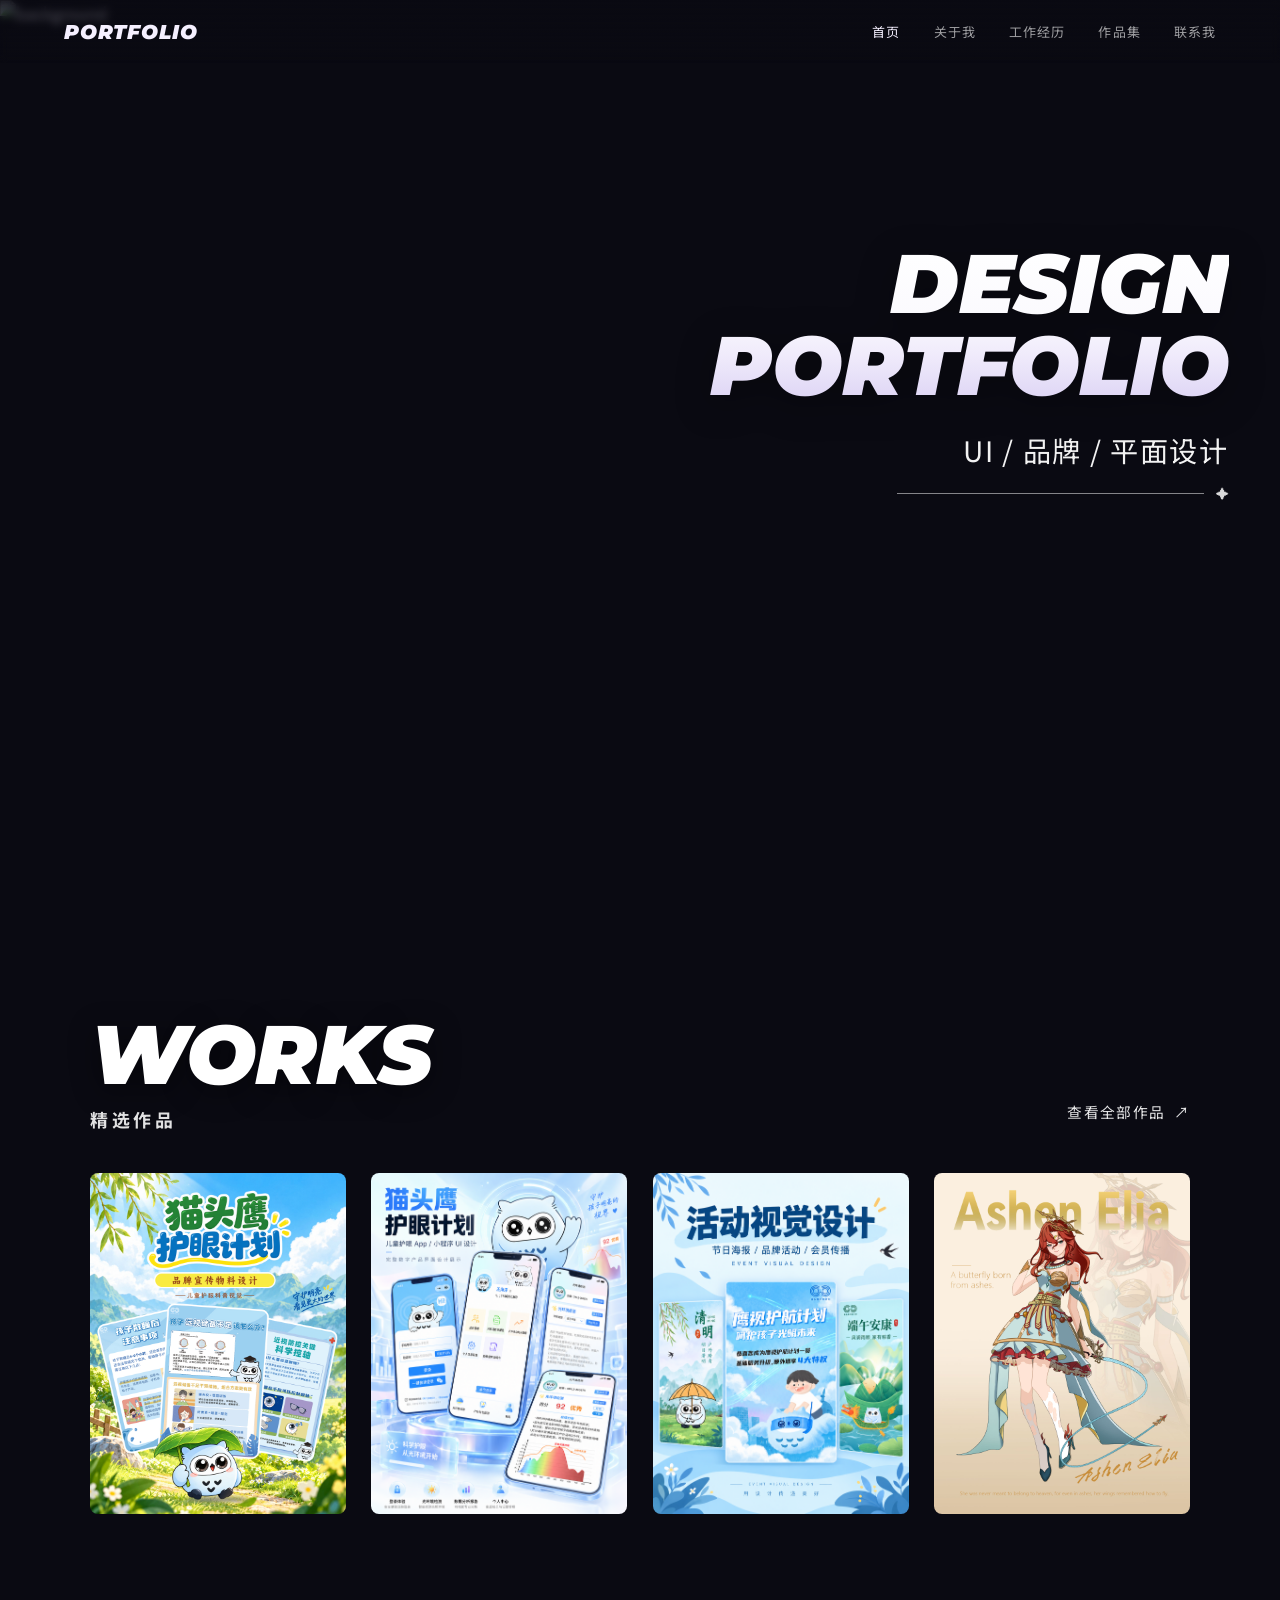
==== index.html @ a298a955 "洛洛作品集 - 首次发布（四品类整图弹窗 + 工作经历更新）" ====
<!DOCTYPE html>
<html lang="zh-CN">
<head>
  <meta charset="UTF-8">
  <meta name="viewport" content="width=device-width, initial-scale=1.0">
  <title>Design Portfolio</title>
  <link rel="preconnect" href="https://fonts.googleapis.com">
  <link rel="preconnect" href="https://fonts.gstatic.com" crossorigin>
  <link href="https://fonts.googleapis.com/css2?family=Montserrat:ital,wght@1,800;1,900&family=Noto+Sans+SC:wght@300;400;500;700&display=swap" rel="stylesheet">
  <link rel="stylesheet" href="css/style.css?v=20261008">
  <link rel="stylesheet" href="css/about.css?v=20260928c">
  <link rel="stylesheet" href="css/experience.css?v=20261013a">
  <link rel="stylesheet" href="css/projects.css?v=20261025">
  <link rel="stylesheet" href="css/contact.css?v=20261008b">
</head>
<body>

  <!-- 全局顶部导航 -->
  <header class="site-header">
    <div class="logo">PORTFOLIO</div>
    <nav class="main-nav">
      <a href="#home" data-page="home" class="active">首页</a>
      <a href="#about" data-page="about">关于我</a>
      <a href="#work" data-page="work">工作经历</a>
      <a href="#projects" data-page="projects">作品集</a>
      <a href="#contact" data-page="contact">联系我</a>
    </nav>
  </header>

  <main>

    <!-- ============ 首页 ============ -->
    <section class="page active" id="page-home">
      <section class="home-hero">
        <div class="layer layer-bg">
          <img src="images/背景.png" alt="background">
        </div>
        <div class="layer layer-character">
          <img src="images/人物.png" alt="character">
        </div>
        <div class="layer layer-text">
          <div class="hero-title">
            <div class="title-design">DESIGN</div>
            <div class="title-portfolio">PORTFOLIO</div>
          </div>
          <div class="hero-subtitle">UI / 品牌 / 平面设计</div>
          <div class="hero-divider">
            <span class="divider-line"></span>
            <span class="divider-star">✦</span>
          </div>
        </div>
      </section>

      <section class="section" id="works">
        <div class="wk-head">
          <div>
            <h2 class="wk-title">WORKS</h2>
            <p class="wk-sub">精选作品</p>
          </div>
          <a class="wk-more" href="#projects">查看全部作品 <span class="wk-more-arrow">↗</span></a>
        </div>
        <div class="wk-grid">
          <a class="wk-card" href="#projects"><img src="images/works/work-01.jpg" alt="品牌宣传物料设计"></a>
          <a class="wk-card" href="#projects"><img src="images/works/work-02.png" alt="儿童护眼 App UI 设计"></a>
          <a class="wk-card" href="#projects"><img src="images/works/work-03.png" alt="活动视觉设计"></a>
          <a class="wk-card" href="#projects"><img src="images/works/work-04.jpg" alt="Ashen Elia 插画"></a>
        </div>
      </section>
    </section>

    <!-- ============ 关于我 ============ -->
    <section class="page" id="page-about">
      <div class="about-ambient"><img src="images/about/01-background.png" alt=""></div>
      <div class="about-stage" id="aboutStage">
        <img class="about-bg" src="images/about/01-background.png" alt="">
        <img class="about-person" src="images/about/02-person-studio.png" alt="">
        <img class="about-title" src="images/about/03-about-me.png" alt="ABOUT ME">

        <div class="about-cn">关于我</div>
        <div class="about-dash"></div>
        <div class="about-intro-title">个人简介</div>
        <p class="about-intro-text">专注于 UI / 品牌 / 平面设计，擅长将创意转化为清晰、<br>协调的视觉表达。</p>

        <div class="about-col about-col-1">
          <div class="col-num">01</div>
          <div class="col-head">擅长领域</div>
          <p class="col-text">UI 设计 · 品牌视觉 · 平面物料</p>
        </div>
        <div class="about-col about-col-2">
          <div class="col-num">02</div>
          <div class="col-head">工具</div>
          <p class="col-text">Photoshop · Illustrator · Figma<br>剪映 · AI Agent</p>
        </div>
        <div class="about-col about-col-3">
          <div class="col-num">03</div>
          <div class="col-head">风格关键词</div>
          <p class="col-text">极简 · 现代 · 童趣可爱风<br>注重留白与节奏感。</p>
        </div>
        <div class="about-vline about-vline-1"></div>
        <div class="about-vline about-vline-2"></div>

        <div class="about-footer">02&nbsp;&nbsp;/&nbsp;&nbsp;ABOUT</div>
        <div class="about-star">✦</div>
        <div class="about-bottom-line"></div>
      </div>
    </section>

    <!-- ============ 工作经历 ============ -->
    <section class="page" id="page-work">
      <div class="exp-wrap" id="expWrap">
        <div class="exp-stage" id="expStage">

          <!-- Hero -->
          <div class="exp-hero-photo"><img src="images/背景.png" alt=""></div>
          <div class="exp-title">EXPERIENCE</div>
          <div class="exp-cn">工作经历</div>
          <div class="exp-eyebrow">03 / EXPERIENCE</div>
          <div class="exp-arrow">↓</div>

          <!-- 时间线 -->
          <div class="exp-line"></div>
          <div class="exp-dot exp-dot-1"></div>
          <div class="exp-dot exp-dot-2"></div>
          <div class="exp-dot exp-dot-3"></div>
          <div class="exp-dot exp-dot-4"></div>

          <!-- 装饰 PNG（layout.json 坐标） -->
          <img class="decor-1" src="images/experience/01-right-upper.png" alt="">
          <img class="decor-2" src="images/experience/02-left-middle.png" alt="">
          <img class="decor-3" src="images/experience/03-right-lower.png" alt="">
          <img class="decor-4" src="images/experience/03-right-lower.png" alt="">

          <!-- 01 金山猎豹 -->
          <div class="exp-card exp-card-left exp-row-1">
            <div class="exp-num">01</div>
            <div class="exp-years">2020 — 2021</div>
            <div class="exp-company">北京金山猎豹移动公司 · UI 设计师</div>
            <p class="exp-desc">1、把握项目制定规范，负责公司日常活动页面设计。<br>2、负责北京区猎豹机器人投屏广告的对接与投放，并制作相对应的视频和海报。<br>3、配合运营设计相关活动和产品海报，组织公司的娱乐营销活动以及相关物料的制作落地。</p>
            <div class="exp-tags"><span class="exp-tag">活动页面</span><span class="exp-tag">投屏广告</span><span class="exp-tag">视频海报</span></div>
          </div>

          <!-- 02 自由创业 · 美术培训 -->
          <div class="exp-card exp-card-right exp-row-2">
            <div class="exp-num">02</div>
            <div class="exp-years">2022</div>
            <div class="exp-company">自由创业 · 美术培训</div>
            <p class="exp-desc">1、独立负责学生的教学任务，把控上课的课件质量。<br>2、参与负责画室的线下宣传。<br>采用免费体验引流，吸引孩子免费体验画画的乐趣，再引导购买付费课程；社群营销，把平时积累的客户加入群内，通过团购、介绍新人、优惠券等形式宣传画室知名度，并通过老客户的转发分享形成裂变，带来潜在客户的增长；利用客户的从众心理，制造热销氛围来吸引顾客，留存记录，进行二次宣传。</p>
            <div class="exp-tags"><span class="exp-tag">教学管理</span><span class="exp-tag">体验引流</span><span class="exp-tag">社群营销</span></div>
          </div>

          <!-- 03 安徽猫头鹰 -->
          <div class="exp-card exp-card-left exp-row-3">
            <div class="exp-num">03</div>
            <div class="exp-years">2023 — 2024</div>
            <div class="exp-company">安徽猫头鹰科技有限公司 · 平面设计师</div>
            <p class="exp-desc">1、主导公司品牌 VI 规范建设，统筹线上线下视觉语言一致性；搭建门店需求收集与响应机制，精准输出高效宣发物料；<br>2、主导公司 To C 端小程序的 UI/UX 界面设计（0-1 阶段），协同产品与技术团队完成页面布局、视觉风格定义及交互体验优化，提升用户留存与使用体验；<br>3、负责品牌衍生周边（微信表情包、线上/线下红包）设计，主导展会主视觉及折页等物料开发；<br>4、组织品牌部门内外部线上线下的推广活动，扩大品牌宣传力度，提高品牌知名度。</p>
            <div class="exp-tags"><span class="exp-tag">品牌规范</span><span class="exp-tag">宣传物料</span><span class="exp-tag">推广活动</span></div>
          </div>

          <!-- 04 自由插画师 -->
          <div class="exp-card exp-card-right exp-row-4">
            <div class="exp-num">04</div>
            <div class="exp-years">2024.08 — 2026.09</div>
            <div class="exp-company">自由插画师 | 海外期间</div>
            <p class="exp-desc">1、持续进行板绘技能进修，系统提升人物绘制的画面完成度，并保持稳定的个人创作与作品输出。<br>2、以自由插画师形式，独立负责项目从需求理解到成品落地的完整流程，在实践中提升客户沟通、需求拆解、时间管理及项目交付能力。<br>3、持续研究不同插画风格与视觉表现方式，通过临摹、原创创作及商业项目去不断优化个人作品集。<br>4、海外生活期间保持自主学习与持续创作，通过自由项目维持对设计行业的实践与关注。</p>
            <div class="exp-tags"><span class="exp-tag">板绘进修</span><span class="exp-tag">自由项目</span><span class="exp-tag">插画创作</span><span class="exp-tag">作品集优化</span></div>
          </div>

          <!-- 底部：下一章 -->
          <div class="exp-divider"></div>
          <div class="exp-divider-star">✦</div>
          <div class="exp-next-label">下一章</div>
          <div class="exp-next-title">SELECTED WORKS</div>
          <a class="exp-next-link" href="#projects">查看作品集 <span class="arrow">→</span></a>
          <img class="exp-art" src="images/experience/04-more-than-design.png" alt="More Than Design">

        </div>
      </div>
    </section>

    <!-- ============ 作品集 ============ -->
    <section class="page" id="page-projects">
      <img class="pj-bg" src="images/projects/01-background.png" alt="">
      <div class="pj-container">

        <!-- 标题区 -->
        <div class="pj-head">
          <div>
            <h2 class="pj-title">SELECTED WORKS</h2>
            <p class="pj-sub">作品集</p>
          </div>
          <div class="pj-head-right">
            <img class="pj-geo" src="images/projects/02-geometric.png" alt="">
            <div class="pj-num"><em>04</em><span>/</span>PORTFOLIO</div>
          </div>
        </div>

        <!-- 作品卡片 -->
        <div class="pj-grid">
          <div class="pj-card" data-cat="graphic">
            <div class="pj-card-img"><img src="images/works/pj-brand.png" alt="平面设计"></div>
            <div class="pj-card-body">
              <div class="pj-card-text">
                <div class="pj-card-num">01</div>
                <div class="pj-card-name">平面设计</div>
                <div class="pj-card-en">Graphic Design</div>
              </div>
              <span class="pj-card-arrow">→</span>
            </div>
          </div>

          <div class="pj-card" data-cat="ui">
            <div class="pj-card-img"><img src="images/works/pj-ui.png" alt="UI 设计"></div>
            <div class="pj-card-body">
              <div class="pj-card-text">
                <div class="pj-card-num">02</div>
                <div class="pj-card-name">UI 设计</div>
                <div class="pj-card-en">UI Design</div>
              </div>
              <span class="pj-card-arrow">→</span>
            </div>
          </div>

          <div class="pj-card" data-cat="event">
            <div class="pj-card-img"><img src="images/works/pj-event.png" alt="活动视觉设计"></div>
            <div class="pj-card-body">
              <div class="pj-card-text">
                <div class="pj-card-num">03</div>
                <div class="pj-card-name">活动视觉设计</div>
                <div class="pj-card-en">Event Visual Design</div>
              </div>
              <span class="pj-card-arrow">→</span>
            </div>
          </div>

          <div class="pj-card" data-cat="other">
            <div class="pj-card-img"><img src="images/works/pj-illustration.jpg" alt="其他设计"></div>
            <div class="pj-card-body">
              <div class="pj-card-text">
                <div class="pj-card-num">04</div>
                <div class="pj-card-name">其他设计</div>
                <div class="pj-card-en">Other Design</div>
              </div>
              <span class="pj-card-arrow">→</span>
            </div>
          </div>
        </div>

        <!-- 底部 -->
        <div class="pj-footer">
          <div class="pj-footer-inner">
            <img class="pj-star" src="images/projects/03-star.png" alt="">
            <div class="pj-num"><em>04</em><span>/</span>PORTFOLIO</div>
          </div>
        </div>

      </div>
    </section>

    <!-- ============ 联系我 ============ -->
    <!-- ============ 联系我 ============ -->
    <section class="page" id="page-contact">
      <img class="ct-bg" src="images/contact/01-background.png" alt="">
      <div class="ct-container">
        <div class="ct-head">
          <div class="ct-head-left">
            <h2 class="ct-title">CONTACT ME</h2>
            <p class="ct-sub">联系我</p>
          </div>
          <div class="ct-head-right">
            <img class="ct-geo" src="images/projects/02-geometric.png" alt="">
            <div class="ct-num"><em>05</em><span>/</span>CONTACT</div>
          </div>
        </div>

        <div class="ct-main">
          <!-- 左侧：标题图 + 信封艺术 -->
          <div class="ct-left">
            <img class="ct-headline" src="images/contact/03-headline.png" alt="让想法相遇，让设计发生。">
            <p class="ct-note">欢迎交流设计、项目合作与工作机会。</p>
            <img class="ct-envelope" src="images/contact/02-envelope-art.png" alt="">
          </div>

          <!-- 右侧：联系信息面板 -->
          <div class="ct-panel">
            <div class="ct-row">
              <img class="ct-icon" src="images/contact/04-email-icon.png?v=2" alt="">
              <div class="ct-info">
                <div class="ct-label">邮箱 <span>/ EMAIL</span></div>
                <div class="ct-value">1079386249@qq.com</div>
              </div>
              <button class="ct-copy" type="button" data-copy="1079386249@qq.com" aria-label="复制邮箱">
                <svg viewBox="0 0 24 24" fill="none" stroke="currentColor" stroke-width="1.8" stroke-linecap="round" stroke-linejoin="round"><rect x="9" y="9" width="12" height="12" rx="2.5"/><path d="M5 15H4.5A2.5 2.5 0 0 1 2 12.5v-8A2.5 2.5 0 0 1 4.5 2h8A2.5 2.5 0 0 1 15 4.5V5"/></svg>
              </button>
            </div>

            <div class="ct-row">
              <img class="ct-icon" src="images/contact/05-wechat-icon.png?v=2" alt="">
              <div class="ct-info">
                <div class="ct-label">微信 <span>/ WECHAT</span></div>
                <div class="ct-value">Issa0812</div>
              </div>
              <button class="ct-copy" type="button" data-copy="Issa0812" aria-label="复制微信号">
                <svg viewBox="0 0 24 24" fill="none" stroke="currentColor" stroke-width="1.8" stroke-linecap="round" stroke-linejoin="round"><rect x="9" y="9" width="12" height="12" rx="2.5"/><path d="M5 15H4.5A2.5 2.5 0 0 1 2 12.5v-8A2.5 2.5 0 0 1 4.5 2h8A2.5 2.5 0 0 1 15 4.5V5"/></svg>
              </button>
            </div>

            <div class="ct-row">
              <img class="ct-icon" src="images/contact/06-phone-icon.png?v=2" alt="">
              <div class="ct-info">
                <div class="ct-label">电话 <span>/ PHONE</span></div>
                <div class="ct-value">17369280531</div>
              </div>
              <button class="ct-copy" type="button" data-copy="17369280531" aria-label="复制电话">
                <svg viewBox="0 0 24 24" fill="none" stroke="currentColor" stroke-width="1.8" stroke-linecap="round" stroke-linejoin="round"><rect x="9" y="9" width="12" height="12" rx="2.5"/><path d="M5 15H4.5A2.5 2.5 0 0 1 2 12.5v-8A2.5 2.5 0 0 1 4.5 2h8A2.5 2.5 0 0 1 15 4.5V5"/></svg>
              </button>
            </div>

            <a class="ct-mail-btn" href="mailto:1079386249@qq.com">
              <img src="images/contact/07-email-button.png" alt="发邮件给我 ↗">
            </a>
          </div>
        </div>

        <div class="ct-footer">
          <div class="ct-num"><em>05</em><span>/</span>CONTACT</div>
          <div class="ct-thanks">THANK YOU FOR VISITING</div>
        </div>
      </div>
    </section>

  </main>

  <script>
    (function () {
      var pages = document.querySelectorAll('.page');
      var navLinks = document.querySelectorAll('.main-nav a');

      function fitAbout() {
        var stage = document.getElementById('aboutStage');
        if (!stage) return;
        var W = 1672, H = 941;
        var s = Math.min(window.innerWidth / W, window.innerHeight / H);
        stage.style.transform = 'translate(-50%, -50%) scale(' + s + ')';
      }

      // 工作经历：936 宽画布等比缩放，两侧保留约一成宽度留白（最少 120px），不顶满屏幕
      function fitExp() {
        var wrap = document.getElementById('expWrap');
        var stage = document.getElementById('expStage');
        if (!wrap || !stage) return;
        if (window.innerWidth <= 720) {
          // 手机端：脱离等比画布，走 CSS 流式布局
          stage.style.transform = 'none';
          wrap.style.height = 'auto';
          return;
        }
        var margin = Math.max(120, Math.min(window.innerWidth * 0.1, 200));
        var s = (wrap.clientWidth - margin * 2) / 936;
        stage.style.transform = 'translateX(-50%) scale(' + s + ')';
        wrap.style.height = (stage.offsetHeight * s) + 'px';
      }

      function route() {
        var page = (location.hash || '#home').replace('#', '');
        var target = document.getElementById('page-' + page) || document.getElementById('page-home');
        pages.forEach(function (p) { p.classList.remove('active'); });
        target.classList.add('active');
        navLinks.forEach(function (a) {
          a.classList.toggle('active', a.getAttribute('data-page') === page);
        });
        if (page === 'about') fitAbout();
        if (page === 'work') fitExp();
        window.scrollTo(0, 0);
      }

      window.addEventListener('hashchange', route);
      window.addEventListener('resize', function () {
        var page = location.hash.replace('#', '');
        if (page === 'about') fitAbout();
        if (page === 'work') fitExp();
      });
      route();
    })();

    // 联系我：复制按钮
    document.querySelectorAll('.ct-copy').forEach(function (btn) {
      btn.addEventListener('click', function () {
        var text = btn.getAttribute('data-copy') || '';
        if (navigator.clipboard && navigator.clipboard.writeText) {
          navigator.clipboard.writeText(text);
        }
        btn.classList.add('copied');
        setTimeout(function () { btn.classList.remove('copied'); }, 1200);
      });
    });
  </script>

  <!-- ============ 作品集全屏弹窗 ============ -->
  <div class="pj-modal" id="pjModal" aria-hidden="true">
    <button class="pj-modal-close" id="pjModalClose" type="button" aria-label="关闭">✕</button>
    <div class="pj-modal-scroll" id="pjModalBody"></div>
  </div>

  <script src="js/portfolio-modal.js?v=20261025"></script>
</body>
</html>
---- css/style.css ----
* {
  margin: 0;
  padding: 0;
  box-sizing: border-box;
}

:root {
  --bg: #0a0a12;
  --text: #f5f0ff;
  --muted: rgba(255, 255, 255, 0.6);
  --line: rgba(255, 255, 255, 0.5);
  --card-bg: rgba(255, 255, 255, 0.03);
  --card-border: rgba(255, 255, 255, 0.14);
}

html {
  scroll-behavior: smooth;
}

body {
  width: 100%;
  background: var(--bg);
  color: var(--text);
  font-family: 'Noto Sans SC', 'Microsoft YaHei', sans-serif;
  overflow-x: hidden;
  -webkit-font-smoothing: antialiased;
}

img {
  max-width: 100%;
}

/* ========== 顶部导航 ========== */
.site-header {
  position: fixed;
  top: 0;
  left: 0;
  width: 100%;
  height: clamp(56px, 7vh, 72px);
  z-index: 200;
  display: flex;
  align-items: center;
  justify-content: space-between;
  padding: 0 clamp(20px, 5vw, 80px);
  background: linear-gradient(180deg, rgba(10, 10, 18, 0.92) 0%, rgba(10, 10, 18, 0) 100%);
  backdrop-filter: blur(4px);
}

.logo {
  font-family: 'Montserrat', 'Arial Black', sans-serif;
  font-style: italic;
  font-weight: 900;
  font-size: clamp(18px, 1.6vw, 24px);
  color: var(--text);
  letter-spacing: 0.04em;
}

.main-nav {
  display: flex;
  gap: clamp(18px, 2.6vw, 48px);
}

.main-nav a {
  color: var(--muted);
  text-decoration: none;
  font-size: clamp(13px, 1vw, 15px);
  letter-spacing: 0.08em;
  transition: color 0.3s;
  white-space: nowrap;
}

.main-nav a:hover,
.main-nav a.active {
  color: var(--text);
}

/* ========== 首页 Hero（真响应式，按比例缩放） ========== */
.home-hero {
  position: relative;
  width: 100%;
  min-height: 100vh;
  overflow: hidden;
  background: var(--bg);
}

.home-hero .layer {
  position: absolute;
  inset: 0;
}

.home-hero .layer-bg {
  z-index: 1;
}

.home-hero .layer-bg img {
  width: 100%;
  height: 100%;
  object-fit: cover;
  object-position: center;
  display: block;
}

/* 大图底部向深色背景自然过渡，避免与 WORKS 区块生硬衔接 */
.home-hero .layer-bg::after {
  content: '';
  position: absolute;
  left: 0;
  bottom: 0;
  width: 100%;
  height: clamp(120px, 22vh, 280px);
  background: linear-gradient(
    to bottom,
    rgba(10, 10, 18, 0) 0%,
    rgba(10, 10, 18, 0.35) 35%,
    rgba(10, 10, 18, 0.78) 72%,
    rgba(10, 10, 18, 1) 100%
  );
  pointer-events: none;
}

.home-hero .layer-character {
  z-index: 2;
  pointer-events: none;
}

.home-hero .layer-character img {
  position: absolute;
  /* 980 / 1920 ≈ 51% 宽度，保持原始比例 */
  width: clamp(380px, 51vw, 1100px);
  height: auto;
  left: clamp(-20px, -0.5vw, 0px);
  bottom: -2.8vh;
  display: block;
}

.home-hero .layer-text {
  z-index: 3;
  pointer-events: none;
  position: absolute;
  /* 参考图：标题靠右，右边距约 4vw，顶部约在画面 28% 高度处 */
  right: 4vw;
  left: 4vw;
  top: 27vh;
  text-align: right;
  overflow: visible;
}

.hero-title {
  display: inline-flex;
  flex-direction: column;
  align-items: flex-end;

  /* 参考图字体：宽体超粗斜体（Montserrat Black Italic 风格） */
  font-family: 'Montserrat', 'Arial Black', sans-serif;
  font-style: italic;
  font-weight: 900;
  text-transform: uppercase;
  line-height: 0.98;
  letter-spacing: -0.01em;

  /* 参考图渐变：以白色为主，底部只带一点淡紫，过渡柔和 */
  color: #E4DDF6;
  background-image: linear-gradient(180deg, #FFFFFF 0%, #FBFAFE 45%, #EFEAFB 70%, #DCD3F4 100%);
  -webkit-background-clip: text;
  background-clip: text;
  -webkit-text-fill-color: transparent;

  /* 只保留很淡的深色投影，增强可读性，无任何紫色硬边 */
  filter: drop-shadow(0 8px 18px rgba(0, 0, 0, 0.35));
}

/* 参考图比例：PORTFOLIO 占画面宽度约 40%，两行同字号 */
.title-design,
.title-portfolio {
  display: inline-block;
  font-size: clamp(40px, 6.5vw, 128px);
}

.hero-subtitle {
  margin-top: clamp(14px, 2.6vh, 30px);
  font-family: 'Noto Sans SC', 'Microsoft YaHei', sans-serif;
  font-weight: 400;
  font-size: clamp(15px, 2.2vw, 42px);
  letter-spacing: 0.06em;
  color: rgba(255, 255, 255, 0.95);
  text-align: right;
}

.hero-divider {
  margin-top: clamp(10px, 1.8vh, 20px);
  display: flex;
  align-items: center;
  justify-content: flex-end;
  gap: 12px;
}

.divider-line {
  display: inline-block;
  width: clamp(180px, 24vw, 460px);
  height: 1px;
  background: var(--line);
}

.divider-star {
  font-size: clamp(13px, 0.9vw, 17px);
  color: rgba(255, 255, 255, 0.85);
  line-height: 1;
}

/* ========== 通用内容区块（连续滚动） ========== */
.section {
  position: relative;
  width: 100%;
  padding: clamp(64px, 9vw, 140px) clamp(20px, 7vw, 140px);
}

.section-title {
  font-family: 'Montserrat', 'Arial Black', sans-serif;
  font-style: italic;
  font-weight: 900;
  font-size: clamp(40px, 5vw, 84px);
  margin-bottom: 0.4em;
  text-shadow: 0 4px 30px rgba(0, 0, 0, 0.35);
}

.section-sub {
  color: var(--muted);
  letter-spacing: 0.12em;
  margin-bottom: 2.4em;
  font-size: clamp(15px, 1.3vw, 20px);
}

/* ========== 作品瀑布流 ========== */
.works-grid {
  display: grid;
  grid-template-columns: repeat(auto-fill, minmax(280px, 1fr));
  gap: clamp(18px, 2.4vw, 40px);
}

/* 首页只展示 4 个作品，桌面端一排 4 列 */
.works-grid-four {
  grid-template-columns: repeat(4, 1fr);
}

.work-card {
  border: 1px solid var(--card-border);
  background: var(--card-bg);
  border-radius: 16px;
  overflow: hidden;
  aspect-ratio: 4 / 3;
  display: flex;
  align-items: center;
  justify-content: center;
  color: var(--muted);
  font-size: clamp(14px, 1.1vw, 16px);
  letter-spacing: 0.1em;
  transition: transform 0.3s ease, border-color 0.3s ease;
}

.work-card:hover {
  transform: translateY(-6px);
  border-color: rgba(255, 255, 255, 0.4);
}

/* ========== 其他页面内容原型 ========== */
.wire-block {
  border: 1px dashed rgba(255, 255, 255, 0.2);
  background: var(--card-bg);
  border-radius: 16px;
  padding: clamp(24px, 3vw, 40px);
  margin-bottom: clamp(20px, 2.4vw, 30px);
}

.wire-block h3 {
  font-family: 'Montserrat', 'Arial Black', sans-serif;
  font-size: clamp(18px, 1.6vw, 22px);
  color: rgba(255, 255, 255, 0.85);
  margin-bottom: 16px;
}

.wire-block p {
  color: rgba(255, 255, 255, 0.45);
  line-height: 1.9;
  font-size: clamp(14px, 1.1vw, 16px);
}

.wire-grid {
  display: grid;
  grid-template-columns: repeat(auto-fit, minmax(260px, 1fr));
  gap: clamp(18px, 2.4vw, 30px);
}

/* ========== 平板 ========== */
@media (max-width: 1024px) {
  .home-hero .layer-character img {
    width: clamp(360px, 60vw, 760px);
  }
  .home-hero .layer-text {
    left: 5vw;
    right: 5vw;
  }
}

/* ========== 手机 ========== */
@media (max-width: 768px) {
  .main-nav {
    gap: 14px;
  }
  .home-hero {
    min-height: 92vh;
  }
  .home-hero .layer-character img {
    width: 94vw;
    left: -3vw;
    bottom: 0;
    opacity: 0.96;
  }
  .home-hero .layer-text {
    left: 5vw;
    right: 5vw;
    top: 16vh;
  }
  .title-design,
  .title-portfolio { font-size: clamp(38px, 11vw, 72px); }
  .works-grid-four {
    grid-template-columns: repeat(2, 1fr);
  }
}

/* ========== 小手机 ========== */
@media (max-width: 480px) {
  .main-nav a:not(.active) {
    display: none;
  }
  .home-hero .layer-character img {
    width: 100vw;
    left: 0;
  }
  .home-hero .layer-text {
    left: 5vw;
    right: 5vw;
    top: 14vh;
  }
  .works-grid {
    grid-template-columns: 1fr;
  }
}

/* ========== 单页应用：版块切换 ========== */
.page {
  display: none;
}
.page.active {
  display: block;
}

/* ========== 首页 WORKS（参考图版式：大标题 + 查看全部 + 四张海报卡） ========== */
.wk-head {
  display: flex;
  align-items: flex-end;
  justify-content: space-between;
  gap: 24px;
  margin-bottom: clamp(28px, 4.5vh, 52px);
}

.wk-title {
  margin: 0;
  font-family: 'Montserrat', 'Arial Black', sans-serif;
  font-style: italic;
  font-weight: 900;
  font-size: clamp(52px, 6.5vw, 108px);
  line-height: 0.95;
  letter-spacing: -0.01em;
  color: #ffffff;
  text-shadow: 0 6px 30px rgba(0, 0, 0, 0.45);
}

.wk-sub {
  margin: 12px 0 0;
  font-size: clamp(15px, 1.4vw, 20px);
  font-weight: 700;
  letter-spacing: 0.22em;
  color: rgba(255, 255, 255, 0.88);
}

.wk-more {
  flex-shrink: 0;
  display: inline-flex;
  align-items: center;
  gap: 8px;
  padding-bottom: 10px;
  color: #ffffff;
  text-decoration: none;
  font-size: clamp(13px, 1.15vw, 16px);
  letter-spacing: 0.1em;
  opacity: 0.9;
  transition: opacity 0.3s;
}

.wk-more-arrow {
  display: inline-block;
  transition: transform 0.3s ease;
}

.wk-more:hover {
  opacity: 1;
  text-decoration: underline;
  text-underline-offset: 6px;
}

.wk-more:hover .wk-more-arrow {
  transform: translate(3px, -3px);
}

.wk-grid {
  display: grid;
  grid-template-columns: repeat(4, 1fr);
  gap: clamp(16px, 2vw, 32px);
}

.wk-card {
  display: block;
  aspect-ratio: 3 / 4;
  border-radius: 8px;
  overflow: hidden;
  background: var(--card-bg);
  transition: transform 0.35s ease, box-shadow 0.35s ease;
}

.wk-card img {
  width: 100%;
  height: 100%;
  object-fit: cover;
  object-position: center;
  display: block;
  transition: transform 0.5s ease;
}

.wk-card:hover {
  transform: translateY(-6px);
  box-shadow: 0 20px 46px rgba(60, 40, 160, 0.4);
}

.wk-card:hover img {
  transform: scale(1.06);
}

@media (max-width: 1024px) {
  .wk-grid { grid-template-columns: repeat(2, 1fr); }
}

@media (max-width: 560px) {
  .wk-head { flex-direction: column; align-items: flex-start; }
  .wk-more { padding-bottom: 0; }
  .wk-grid { grid-template-columns: 1fr; }
  .wk-card { aspect-ratio: 4 / 3; }
}
---- css/about.css ----
/* ========== 关于我：1672×941 原始画布，等比缩放 ========== */

#page-about {
  width: 100vw;
  height: 100vh;
  overflow: hidden;
  background: #05060f;
  position: relative;
}

/* 全屏氛围背景：同一张图铺满视口并压暗虚化，
   让中央画布的边缘自然融入，消除左右生硬切边 */
.about-ambient {
  position: absolute;
  inset: 0;
  overflow: hidden;
  z-index: 0;
}

.about-ambient img {
  width: 100%;
  height: 100%;
  object-fit: cover;
  object-position: center;
  filter: blur(26px) brightness(0.62) saturate(0.85);
  transform: scale(1.08);
}

.about-ambient::after {
  content: '';
  position: absolute;
  inset: 0;
  background: radial-gradient(ellipse 80% 80% at 50% 50%,
    rgba(5, 6, 15, 0.05) 0%,
    rgba(5, 6, 15, 0.38) 62%,
    rgba(5, 6, 15, 0.78) 100%);
}

.about-stage {
  position: absolute;
  left: 50%;
  top: 50%;
  width: 1672px;
  height: 941px;
  transform-origin: center center;
  transform: translate(-50%, -50%);
  background: transparent;
  overflow: hidden;
  font-family: 'Noto Sans SC', 'Microsoft YaHei', sans-serif;
  z-index: 1;
}

.about-stage img {
  position: absolute;
  display: block;
}

/* 第 1 层：背景 (0, 0) 1672×941，边缘大范围羽化，完全融入氛围背景 */
.about-bg {
  left: 0;
  top: 0;
  width: 1672px;
  height: 941px;
  -webkit-mask-image: radial-gradient(ellipse 72% 72% at 50% 50%, #000 38%, transparent 80%);
  mask-image: radial-gradient(ellipse 72% 72% at 50% 50%, #000 38%, transparent 80%);
}

/* 第 2 层：人物 + 工作室 (780, 70) 892×556，右缘同步羽化避免竖向硬边 */
.about-person {
  left: 780px;
  top: 70px;
  width: 892px;
  height: 556px;
  -webkit-mask-image: linear-gradient(to right, #000 80%, rgba(0, 0, 0, 0) 99%);
  mask-image: linear-gradient(to right, #000 80%, rgba(0, 0, 0, 0) 99%);
}

/* 第 3 层：导航 */
.about-header {
  position: absolute;
  left: 0;
  top: 0;
  width: 100%;
  height: 80px;
  display: flex;
  align-items: center;
  justify-content: space-between;
  padding: 0 84px;
  z-index: 5;
}

.about-logo {
  font-family: 'Montserrat', 'Arial Black', sans-serif;
  font-style: italic;
  font-weight: 900;
  font-size: 26px;
  letter-spacing: 0.02em;
  color: #ffffff;
}

.about-nav {
  display: flex;
  gap: 46px;
}

.about-nav a {
  position: relative;
  color: rgba(255, 255, 255, 0.55);
  text-decoration: none;
  font-size: 17px;
  letter-spacing: 0.05em;
  transition: color 0.3s;
}

.about-nav a:hover {
  color: rgba(255, 255, 255, 0.85);
}

.about-nav a.active {
  color: #ffffff;
}

.about-nav a.active::after {
  content: '';
  position: absolute;
  left: 50%;
  transform: translateX(-50%);
  bottom: -10px;
  width: 28px;
  height: 2px;
  background: #8b6cf0;
  border-radius: 2px;
}

/* 第 4 层：ABOUT ME 标题原图 (90, 186) 690×126 */
.about-title {
  left: 90px;
  top: 186px;
  width: 690px;
  height: 126px;
  z-index: 3;
}

/* 第 5 层：标题下方文字 */
.about-cn {
  position: absolute;
  left: 96px;
  top: 316px;
  font-size: 38px;
  font-weight: 700;
  color: #ffffff;
  letter-spacing: 0.12em;
  z-index: 3;
}

.about-dash {
  position: absolute;
  left: 98px;
  top: 384px;
  width: 36px;
  height: 2px;
  background: rgba(190, 178, 228, 0.55);
  z-index: 3;
}

.about-intro-title {
  position: absolute;
  left: 96px;
  top: 416px;
  font-size: 28px;
  font-weight: 700;
  color: #b9a6f2;
  letter-spacing: 0.1em;
  z-index: 3;
}

.about-intro-text {
  position: absolute;
  left: 96px;
  top: 476px;
  font-size: 23px;
  font-weight: 300;
  line-height: 1.85;
  color: rgba(255, 255, 255, 0.5);
  letter-spacing: 0.04em;
  z-index: 3;
}

/* 第 6 层：底部三栏 */
.about-col {
  position: absolute;
  top: 602px;
  z-index: 3;
}

.about-col-1 { left: 105px; }
.about-col-2 { left: 631px; }
.about-col-3 { left: 1142px; }

.col-num {
  font-family: 'Montserrat', 'Arial Black', sans-serif;
  font-style: italic;
  font-weight: 800;
  font-size: 22px;
  color: #7c5ce0;
  margin-bottom: 14px;
}

.col-head {
  font-size: 29px;
  font-weight: 700;
  color: #ffffff;
  letter-spacing: 0.08em;
  margin-bottom: 18px;
}

.col-text {
  font-size: 22px;
  font-weight: 300;
  line-height: 1.75;
  color: rgba(255, 255, 255, 0.5);
  letter-spacing: 0.04em;
}

/* 栏间细分隔线 */
.about-vline {
  position: absolute;
  top: 606px;
  width: 1px;
  height: 158px;
  background: rgba(255, 255, 255, 0.12);
  z-index: 2;
}

.about-vline-1 { left: 596px; }
.about-vline-2 { left: 1108px; }

/* 第 7 层：页脚 */
.about-footer {
  position: absolute;
  left: 76px;
  top: 842px;
  font-family: 'Montserrat', 'Arial Black', sans-serif;
  font-size: 15px;
  font-weight: 500;
  letter-spacing: 0.22em;
  color: rgba(255, 255, 255, 0.38);
  z-index: 3;
}

.about-star {
  position: absolute;
  right: 62px;
  top: 830px;
  font-size: 22px;
  color: #cbb7ff;
  text-shadow: 0 0 12px rgba(203, 183, 255, 0.8);
  z-index: 3;
}

.about-bottom-line {
  position: absolute;
  left: 0;
  bottom: 58px;
  width: 100%;
  height: 1px;
  background: rgba(255, 255, 255, 0.16);
  z-index: 2;
}
---- css/experience.css ----
/* ========== 工作经历：936 宽原始画布，宽度等比缩放（铺满视口宽度） ========== */
/* 画布基准 936 × ~2000，装饰 PNG 坐标来自 layout.json，第四段经历画布向下加长 */

#page-work {
  background: #070c1a;
}

.exp-wrap {
  position: relative;
  width: 100%;
  overflow: hidden;
  background: #070c1a;
}

.exp-stage {
  position: absolute;
  left: 50%;
  top: 0;
  width: 936px;
  height: 2670px;
  transform-origin: top center;
  transform: translateX(-50%);
  background: #070c1a;
  font-family: 'Noto Sans SC', 'Microsoft YaHei', sans-serif;
}

.exp-stage img {
  position: absolute;
  display: block;
}

/* ---------- 顶部 Hero ---------- */
.exp-hero-photo {
  position: absolute;
  top: 0;
  right: 0;
  width: 470px;
  height: 300px;
  overflow: hidden;
  z-index: 1;
}

.exp-hero-photo img {
  width: 100%;
  height: 100%;
  object-fit: cover;
  object-position: center;
}

/* 照片向左、向下渐隐进背景 */
.exp-hero-photo::before {
  content: '';
  position: absolute;
  inset: 0;
  background:
    linear-gradient(to right, #070c1a 0%, rgba(7, 12, 26, 0) 45%),
    linear-gradient(to bottom, rgba(7, 12, 26, 0.2) 0%, rgba(7, 12, 26, 0) 35%, #070c1a 100%);
  z-index: 2;
}

.exp-title {
  position: absolute;
  left: 40px;
  top: 108px;
  font-family: 'Montserrat', 'Arial Black', sans-serif;
  font-style: italic;
  font-weight: 900;
  font-size: 76px;
  letter-spacing: -0.01em;
  color: #ffffff;
  z-index: 3;
  text-shadow: 0 6px 30px rgba(0, 0, 0, 0.5);
}

.exp-cn {
  position: absolute;
  left: 44px;
  top: 202px;
  font-size: 30px;
  font-weight: 700;
  letter-spacing: 0.14em;
  color: #ffffff;
  z-index: 3;
}

.exp-eyebrow {
  position: absolute;
  left: 44px;
  top: 272px;
  display: flex;
  align-items: center;
  gap: 14px;
  font-family: 'Montserrat', sans-serif;
  font-style: italic;
  font-weight: 600;
  font-size: 13px;
  letter-spacing: 0.22em;
  color: rgba(255, 255, 255, 0.55);
  z-index: 3;
}

.exp-eyebrow::before {
  content: '';
  width: 34px;
  height: 1px;
  background: rgba(185, 166, 242, 0.6);
}

.exp-arrow {
  position: absolute;
  left: 46px;
  top: 322px;
  font-size: 26px;
  color: #b9a6f2;
  z-index: 3;
}

/* ---------- 中央时间线 ---------- */
.exp-line {
  position: absolute;
  left: 493px;
  top: 420px;
  width: 1px;
  height: 1970px;
  background: rgba(255, 255, 255, 0.12);
  z-index: 1;
}

.exp-dot {
  position: absolute;
  left: 486px;
  width: 15px;
  height: 15px;
  border-radius: 50%;
  border: 2px solid #8b6cf0;
  background: #070c1a;
  box-shadow: 0 0 12px rgba(139, 108, 240, 0.7);
  z-index: 4;
}

/* ---------- 经历卡片 ---------- */
.exp-card {
  position: absolute;
  width: 400px;
  z-index: 3;
}

.exp-card-left  { left: 40px; }
.exp-card-right { left: 520px; width: 380px; }

.exp-num {
  font-family: 'Montserrat', sans-serif;
  font-style: italic;
  font-weight: 800;
  font-size: 24px;
  color: #8b6cf0;
  margin-bottom: 10px;
}

.exp-years {
  font-family: 'Montserrat', 'Arial Black', sans-serif;
  font-style: italic;
  font-weight: 900;
  font-size: 42px;
  line-height: 1.05;
  color: #ffffff;
  letter-spacing: -0.01em;
  margin-bottom: 14px;
}

.exp-company {
  font-size: 21px;
  font-weight: 700;
  color: #ffffff;
  letter-spacing: 0.05em;
  margin-bottom: 14px;
}

.exp-desc {
  font-size: 15px;
  font-weight: 300;
  line-height: 1.85;
  color: rgba(255, 255, 255, 0.55);
  letter-spacing: 0.03em;
  margin-bottom: 18px;
}

.exp-tags {
  display: flex;
  flex-wrap: wrap;
  gap: 10px;
}

.exp-tag {
  display: inline-block;
  padding: 6px 16px;
  border: 1px solid rgba(139, 108, 240, 0.55);
  border-radius: 999px;
  background: rgba(124, 92, 224, 0.1);
  font-size: 13px;
  color: #c3b2f5;
  letter-spacing: 0.06em;
  white-space: nowrap;
}

/* 四段经历的纵向位置（装饰图 x/宽高来自 layout.json，y 随卡片重排对齐） */
/* 01 右上装饰 y=408（与 layout.json 一致） */
.exp-row-1 { top: 430px; }
.exp-dot-1 { top: 448px; }

/* 02 左中装饰，随第二排下移 */
.exp-row-2 { top: 860px; }
.exp-dot-2 { top: 878px; }

/* 03 右下装饰，随第三排下移 */
.exp-row-3 { top: 1320px; }
.exp-dot-3 { top: 1338px; }

/* 04 第四段（右列），2024.08 — 2026.09 较长，稍微缩小避免换行 */
.exp-row-4 { top: 1790px; }
.exp-dot-4 { top: 1808px; }
.exp-row-4 .exp-years { font-size: 36px; }

/* ---------- 底部：下一章 SELECTED WORKS ---------- */
.exp-divider {
  position: absolute;
  left: 40px;
  right: 40px;
  top: 2390px;
  height: 1px;
  background: rgba(255, 255, 255, 0.16);
  z-index: 2;
}

.exp-divider-star {
  position: absolute;
  right: 36px;
  top: 2380px;
  font-size: 20px;
  color: #cbb7ff;
  text-shadow: 0 0 12px rgba(203, 183, 255, 0.8);
  z-index: 3;
}

.exp-next-label {
  position: absolute;
  left: 44px;
  top: 2420px;
  font-size: 16px;
  color: rgba(255, 255, 255, 0.5);
  letter-spacing: 0.2em;
  z-index: 3;
}

.exp-next-title {
  position: absolute;
  left: 40px;
  top: 2450px;
  font-family: 'Montserrat', 'Arial Black', sans-serif;
  font-style: italic;
  font-weight: 900;
  font-size: 58px;
  color: #ffffff;
  letter-spacing: -0.01em;
  z-index: 3;
  text-shadow: 0 6px 30px rgba(0, 0, 0, 0.5);
}

.exp-next-link {
  position: absolute;
  left: 44px;
  top: 2538px;
  display: inline-flex;
  align-items: center;
  gap: 10px;
  font-size: 17px;
  color: rgba(255, 255, 255, 0.75);
  text-decoration: none;
  letter-spacing: 0.08em;
  z-index: 3;
  transition: color 0.3s;
}

.exp-next-link:hover {
  color: #c3b2f5;
}

.exp-next-link .arrow {
  display: inline-flex;
  align-items: center;
  justify-content: center;
  width: 30px;
  height: 30px;
  border: 1px solid rgba(139, 108, 240, 0.6);
  border-radius: 50%;
  font-size: 15px;
  color: #c3b2f5;
}

/* 04-more-than-design 艺术字：x/宽高来自 layout.json，y 与 SELECTED WORKS 对齐 */
.exp-art {
  left: 780px;
  top: 2450px;
  width: 119px;
  height: 145px;
  z-index: 3;
}

/* ---------- 装饰 PNG（x/宽高为 layout.json 原值，y 随卡片对齐） ---------- */
.decor-1 { left: 535px; top: 408px;  width: 344px; height: 312px; z-index: 2; }
.decor-2 { left: 94px;  top: 830px;  width: 335px; height: 324px; z-index: 2; }
.decor-3 { left: 554px; top: 1283px; width: 309px; height: 341px; z-index: 2; }
/* 第四段左侧装饰：复制第三段右侧那张蓝玻璃几何图，填满左列空白 */
.decor-4 { left: 96px;  top: 1876px; width: 309px; height: 341px; z-index: 2; opacity: 0.95; }

/* ---------- 移动端（≤720px）：脱离等比画布，改为纵向流式布局 ---------- */
@media (max-width: 720px) {
  .exp-wrap { height: auto !important; }

  .exp-stage {
    position: relative;
    left: 0;
    top: 0;
    width: 100%;
    height: auto;
    transform: none !important;
    padding: 116px 22px 56px;
    box-sizing: border-box;
  }

  .exp-stage > * { position: static !important; }

  /* 顶部照片改为全宽横幅 */
  .exp-hero-photo {
    position: absolute !important;
    top: 0;
    left: 0;
    width: 100%;
    height: 230px;
  }

  .exp-hero-photo::before {
    background: linear-gradient(to bottom,
      rgba(7, 12, 26, 0.1) 0%,
      rgba(7, 12, 26, 0) 40%,
      #070c1a 96%);
  }

  /* 时间线与装饰在窄屏下隐藏，内容单列铺满 */
  .exp-line,
  .exp-dot,
  .decor-1,
  .decor-2,
  .decor-3,
  .decor-4,
  .exp-art,
  .exp-divider-star { display: none; }

  .exp-title { font-size: 46px; margin: 128px 0 0; }
  .exp-cn    { font-size: 22px; margin-top: 8px; }
  .exp-eyebrow { margin-top: 16px; }
  .exp-arrow { margin: 8px 0 30px 2px; }

  .exp-card { width: 100% !important; margin: 0 0 46px; }
  .exp-card-right { width: 100% !important; }
  .exp-years { font-size: 32px !important; }
  .exp-row-2 .exp-years { font-size: 27px !important; }
  .exp-company { font-size: 18px; }
  .exp-desc { font-size: 14px; }

  .exp-divider { margin-top: 6px; }
  .exp-next-label { margin-top: 26px; }
  .exp-next-title { font-size: 34px; margin-top: 8px; }
  .exp-next-link { margin-top: 14px; }
}
---- css/projects.css ----
/* ========== 作品集：SELECTED WORKS，流式自适应布局 ========== */
/* 背景 01-background.png 全屏铺满；02-geometric / 03-star 为黑底发光素材，
   使用 mix-blend-mode: screen 融入深色背景 */

#page-projects {
  position: relative;
  min-height: 100vh;
  overflow: hidden;
  background: #050a1e;
  font-family: 'Noto Sans SC', 'Microsoft YaHei', sans-serif;
}

.pj-bg {
  position: absolute;
  inset: 0;
  width: 100%;
  height: 100%;
  object-fit: cover;
  object-position: center;
  z-index: 0;
}

.pj-container {
  position: relative;
  z-index: 1;
  min-height: 100vh;
  display: flex;
  flex-direction: column;
  margin: 0 auto;
  padding: calc(clamp(56px, 8vh, 96px) + 40px) clamp(36px, 7vw, 130px) clamp(40px, 6vh, 72px);
}

/* ---------- 顶部标题区 ---------- */
.pj-head {
  display: flex;
  align-items: flex-start;
  justify-content: space-between;
  gap: 24px;
}

.pj-title {
  margin: 0;
  font-family: 'Montserrat', 'Arial Black', sans-serif;
  font-style: italic;
  font-weight: 900;
  font-size: clamp(46px, 6.8vw, 110px);
  line-height: 1.02;
  letter-spacing: -0.01em;
  color: #ffffff;
  text-shadow: 0 6px 30px rgba(0, 0, 0, 0.45);
}

.pj-sub {
  margin: 12px 0 0;
  font-size: clamp(17px, 1.6vw, 24px);
  font-weight: 700;
  letter-spacing: 0.24em;
  color: #ffffff;
}

.pj-head-right {
  display: flex;
  align-items: center;
  gap: clamp(12px, 1.6vw, 22px);
  flex-shrink: 0;
  padding-top: 10px;
}

.pj-geo {
  width: clamp(72px, 8.5vw, 140px);
  height: auto;
  mix-blend-mode: screen;
}

.pj-num {
  display: flex;
  align-items: baseline;
  gap: 10px;
  font-family: 'Montserrat', sans-serif;
  font-style: italic;
  font-size: clamp(13px, 1.3vw, 17px);
  letter-spacing: 0.08em;
  color: rgba(255, 255, 255, 0.75);
  white-space: nowrap;
}

.pj-num em {
  font-style: italic;
  font-weight: 800;
  font-size: 1.25em;
  color: #b9a6f2;
}

.pj-num span {
  color: rgba(255, 255, 255, 0.35);
}

/* ---------- 卡片区 ---------- */
.pj-grid {
  display: grid;
  grid-template-columns: repeat(4, 1fr);
  gap: clamp(18px, 2.4vw, 40px);
  margin-top: clamp(32px, 6vh, 72px);
}

.pj-card {
  display: flex;
  flex-direction: column;
  background: linear-gradient(165deg, rgba(20, 28, 62, 0.88) 0%, rgba(8, 12, 34, 0.94) 100%);
  border: 1px solid rgba(126, 140, 255, 0.22);
  border-radius: 12px;
  overflow: hidden;
  transition: transform 0.35s ease, box-shadow 0.35s ease, border-color 0.35s ease;
}

.pj-card:hover {
  transform: translateY(-6px);
  border-color: rgba(160, 150, 255, 0.45);
  box-shadow: 0 18px 42px rgba(70, 50, 180, 0.35);
}

.pj-card-img {
  aspect-ratio: 5 / 4;
  overflow: hidden;
}

.pj-card-img img {
  width: 100%;
  height: 100%;
  object-fit: cover;
  object-position: center;
  display: block;
  transition: transform 0.5s ease;
}

.pj-card:hover .pj-card-img img {
  transform: scale(1.05);
}

.pj-card-body {
  display: flex;
  align-items: center;
  justify-content: space-between;
  gap: 10px;
  padding: 18px 22px 22px;
}

.pj-card-num {
  font-family: 'Montserrat', sans-serif;
  font-style: italic;
  font-weight: 800;
  font-size: 16px;
  color: #b9a6f2;
  margin-bottom: 7px;
}

.pj-card-name {
  font-size: clamp(19px, 1.9vw, 26px);
  font-weight: 700;
  color: #ffffff;
  letter-spacing: 0.04em;
  margin-bottom: 6px;
}

.pj-card-en {
  font-family: 'Montserrat', sans-serif;
  font-size: 12.5px;
  letter-spacing: 0.14em;
  color: rgba(255, 255, 255, 0.45);
  text-transform: uppercase;
}

.pj-card-arrow {
  display: inline-flex;
  align-items: center;
  justify-content: center;
  width: 40px;
  height: 40px;
  flex-shrink: 0;
  border: 1px solid rgba(139, 108, 240, 0.6);
  border-radius: 50%;
  font-size: 17px;
  color: #c3b2f5;
  transition: background 0.3s, color 0.3s;
}

.pj-card:hover .pj-card-arrow {
  background: rgba(139, 108, 240, 0.25);
  color: #ffffff;
}

/* ---------- 底部页脚 ---------- */
.pj-footer {
  position: relative;
  margin-top: auto;
  padding-top: clamp(40px, 7vh, 90px);
}

.pj-footer-inner {
  border-top: 1px solid rgba(255, 255, 255, 0.2);
  padding-top: 20px;
  position: relative;
}

.pj-star {
  position: absolute;
  right: 4px;
  top: -20px;
  width: clamp(28px, 3.2vw, 46px);
  height: auto;
  mix-blend-mode: screen;
}

.pj-footer .pj-num {
  font-size: 13px;
}

.pj-footer .pj-num em {
  font-size: 17px;
}

/* ---------- 响应式 ---------- */
@media (max-width: 1024px) {
  .pj-grid { grid-template-columns: repeat(2, 1fr); }
}

@media (max-width: 560px) {
  .pj-grid { grid-template-columns: 1fr; }
  .pj-head { flex-direction: column; }
  .pj-head-right { padding-top: 0; }
}

/* ========== 作品卡片可点击 ========== */
.pj-card[data-cat] { cursor: pointer; }

/* ========== 全屏作品集弹窗 ========== */
.pj-modal {
  position: fixed;
  inset: 0;
  z-index: 300;
  display: none;
  background: #05070f;
}
.pj-modal.open { display: block; }

.pj-modal-close {
  position: fixed;
  top: clamp(14px, 2.4vh, 26px);
  right: clamp(18px, 3vw, 40px);
  z-index: 310;
  width: 46px;
  height: 46px;
  border-radius: 50%;
  border: 1px solid rgba(255, 255, 255, 0.35);
  background: rgba(10, 14, 30, 0.65);
  color: #fff;
  font-size: 18px;
  cursor: pointer;
  backdrop-filter: blur(8px);
  transition: background 0.25s, transform 0.25s;
}
.pj-modal-close:hover { background: rgba(120, 90, 240, 0.5); transform: rotate(90deg); }

.pj-modal-scroll {
  position: absolute;
  inset: 0;
  overflow-y: auto;
  overscroll-behavior: contain;
}

/* ---------- 顶部品类横幅（参考图1样式） ---------- */
.mz-banner {
  position: relative;
  padding: clamp(48px, 9vh, 88px) clamp(24px, 7vw, 130px) clamp(28px, 5vh, 52px);
  background-size: cover;
  background-position: center right;
}
.mz-banner-head {
  display: flex;
  align-items: center;
  gap: 12px;
  margin-bottom: 14px;
}
.mz-banner-head em {
  font-family: 'Montserrat', sans-serif;
  font-style: italic;
  font-weight: 900;
  font-size: clamp(22px, 2.4vw, 34px);
  color: #8f7bff;
}
.mz-banner-head span {
  font-size: clamp(12px, 1.1vw, 15px);
  letter-spacing: 0.3em;
  color: rgba(255, 255, 255, 0.6);
  font-weight: 600;
}
.mz-banner-title {
  margin: 0;
  font-family: 'Montserrat', 'Noto Sans SC', sans-serif;
  font-style: italic;
  font-weight: 900;
  font-size: clamp(34px, 4.6vw, 72px);
  line-height: 1.05;
  color: #ffffff;
  text-shadow: 0 6px 30px rgba(0, 0, 0, 0.5);
}
.mz-banner-desc {
  margin: 14px 0 0;
  max-width: 640px;
  font-size: clamp(14px, 1.3vw, 17px);
  line-height: 1.8;
  color: rgba(255, 255, 255, 0.78);
}
.mz-banner-tags {
  display: flex;
  flex-wrap: wrap;
  gap: 10px;
  margin-top: 20px;
}
.mz-banner-tags span {
  padding: 7px 18px;
  border: 1px solid rgba(150, 120, 255, 0.55);
  border-radius: 999px;
  font-size: clamp(12px, 1.05vw, 14px);
  color: #cfc2ff;
  background: rgba(90, 60, 220, 0.18);
}

/* ---------- 内容区 ---------- */
.mz-content {
  padding: clamp(28px, 5vh, 56px) clamp(24px, 7vw, 130px) clamp(48px, 8vh, 90px);
}

/* ---------- 作品详情条（参考图2样式，无翻页按钮） ---------- */
.mz-detail {
  display: flex;
  align-items: flex-start;
  justify-content: space-between;
  gap: clamp(24px, 4vw, 64px);
  padding: clamp(18px, 3vh, 30px) clamp(18px, 2.5vw, 34px);
  border-top: 1px solid rgba(140, 110, 255, 0.4);
  border-bottom: 1px solid rgba(255, 255, 255, 0.14);
  background: linear-gradient(90deg, rgba(90, 60, 220, 0.10), rgba(90, 60, 220, 0.02));
}
.mz-detail-idx {
  font-family: 'Montserrat', sans-serif;
  font-style: italic;
  margin-bottom: 8px;
}
.mz-detail-idx em {
  font-weight: 900;
  font-size: clamp(34px, 3.4vw, 52px);
  color: #8f7bff;
}
.mz-detail-idx span {
  font-weight: 700;
  font-size: clamp(15px, 1.4vw, 20px);
  color: rgba(255, 255, 255, 0.45);
  margin-left: 6px;
}
.mz-detail-title {
  margin: 0 0 12px;
  font-size: clamp(19px, 1.9vw, 27px);
  font-weight: 700;
  color: #ffffff;
}
.mz-detail-tags { display: flex; flex-wrap: wrap; gap: 8px; }
.mz-detail-tags span {
  padding: 5px 14px;
  border: 1px solid rgba(150, 120, 255, 0.5);
  border-radius: 999px;
  font-size: 12px;
  color: #cfc2ff;
}
.mz-detail-meta {
  margin: 0;
  min-width: 0;
  flex: 0 1 460px;
  display: grid;
  grid-template-columns: auto 1fr;
  gap: 8px 18px;
  font-size: clamp(13px, 1.15vw, 15px);
}
.mz-detail-meta dt { color: rgba(255, 255, 255, 0.45); white-space: nowrap; }
.mz-detail-meta dd { margin: 0; color: rgba(255, 255, 255, 0.85); line-height: 1.7; }

/* ---------- 首图特写：左图右文 ---------- */
.mz-feature {
  display: flex;
  align-items: stretch;
  gap: clamp(20px, 3vw, 44px);
  margin-top: clamp(26px, 4.5vh, 48px);
}
.mz-feature-img {
  margin: 0;
  flex: 0 1 56%;
  border-radius: 14px;
  overflow: hidden;
  background: rgba(255, 255, 255, 0.04);
  border: 1px solid rgba(255, 255, 255, 0.1);
}
.mz-feature-img img {
  display: block;
  width: 100%;
  height: 100%;
  max-height: 520px;
  object-fit: contain;
}
.mz-feature-white .mz-feature-img {
  background: #ffffff;
  border: none;
}
.mz-feature-white .mz-feature-img figcaption { color: rgba(5, 8, 20, 0.65); }
.mz-feature-img figcaption {
  padding: 12px 16px;
  font-size: 13px;
  letter-spacing: 0.08em;
  color: rgba(255, 255, 255, 0.55);
}
.mz-feature-text {
  flex: 1;
  min-width: 0;
  display: flex;
  flex-direction: column;
  justify-content: center;
}
.mz-feature-label {
  font-size: clamp(14px, 1.3vw, 18px);
  font-weight: 700;
  letter-spacing: 0.2em;
  color: #a892ff;
  margin-bottom: 16px;
  padding-left: 14px;
  border-left: 3px solid #7c5cff;
}
.mz-feature-text p {
  margin: 0;
  font-size: clamp(14px, 1.35vw, 17px);
  line-height: 2.1;
  color: rgba(255, 255, 255, 0.82);
  text-align: justify;
}

/* ---------- 瀑布流 ---------- */
.mz-grid {
  margin-top: clamp(26px, 4.5vh, 48px);
  column-count: 2;
  column-gap: clamp(18px, 2.4vw, 32px);
}
.mz-item {
  margin: 0 0 clamp(18px, 2.4vw, 32px);
  break-inside: avoid;
  border-radius: 14px;
  overflow: hidden;
  background: rgba(255, 255, 255, 0.04);
  border: 1px solid rgba(255, 255, 255, 0.1);
  transition: transform 0.3s, box-shadow 0.3s;
}
.mz-item:hover {
  transform: translateY(-4px);
  box-shadow: 0 16px 40px rgba(60, 40, 160, 0.35);
}
.mz-item img {
  display: block;
  width: 100%;
  height: auto;
}
.mz-item figcaption {
  padding: 14px 18px 18px;
}
.mz-item figcaption strong {
  display: block;
  margin-bottom: 6px;
  font-size: 15px;
  color: #ffffff;
}
.mz-item figcaption span {
  font-size: 13px;
  line-height: 1.8;
  color: rgba(255, 255, 255, 0.6);
}

/* ---------- 响应式 ---------- */
@media (max-width: 860px) {
  .mz-detail { flex-direction: column; }
  .mz-detail-meta { flex: 1 1 auto; }
  .mz-feature { flex-direction: column; }
  .mz-feature-img { flex-basis: auto; }
  .mz-grid { column-count: 1; }
  .mz-banner {
    background-image: linear-gradient(180deg, rgba(5,8,18,.92) 0%, rgba(5,8,18,.86) 100%) !important;
  }
}

/* ========== 弹窗 v2：参考长页版式 ========== */
/* 头图横幅：招财猫头鹰底图，左侧压暗 + 虚化自然过渡 */
.pj-modal .mz-banner {
  position: relative;
  min-height: clamp(300px, 44vh, 440px);
  display: flex;
  align-items: center;
  padding: clamp(56px, 10vh, 96px) clamp(24px, 7vw, 130px);
  background-size: cover;
  background-position: right center;
  overflow: hidden;
}
.pj-modal .mz-banner::before {
  content: '';
  position: absolute;
  inset: 0;
  backdrop-filter: blur(16px);
  -webkit-backdrop-filter: blur(16px);
  -webkit-mask-image: linear-gradient(90deg, #000 0%, #000 30%, transparent 68%);
  mask-image: linear-gradient(90deg, #000 0%, #000 30%, transparent 68%);
}
.pj-modal .mz-banner::after {
  content: '';
  position: absolute;
  inset: 0;
  background: linear-gradient(90deg,
    rgba(6, 10, 26, 0.94) 0%,
    rgba(6, 10, 26, 0.72) 38%,
    rgba(6, 10, 26, 0.28) 68%,
    rgba(6, 10, 26, 0.05) 100%);
}
.pj-modal .mz-banner-inner {
  position: relative;
  z-index: 1;
  width: 100%;
  max-width: 900px;
}
.pj-modal .mz-banner-head {
  display: flex;
  align-items: baseline;
  gap: 10px;
  margin-bottom: 16px;
}
.pj-modal .mz-banner-head em {
  font-family: 'Montserrat', sans-serif;
  font-style: italic;
  font-weight: 900;
  font-size: clamp(24px, 2.6vw, 36px);
  color: #8f7bff;
}
.pj-modal .mz-banner-head span {
  font-family: 'Montserrat', sans-serif;
  font-size: clamp(14px, 1.3vw, 18px);
  color: rgba(255, 255, 255, 0.5);
}
.pj-modal .mz-banner-head i {
  font-style: normal;
  font-size: clamp(12px, 1.1vw, 15px);
  letter-spacing: 0.3em;
  color: rgba(255, 255, 255, 0.6);
  font-weight: 600;
  margin-left: 8px;
}
.pj-modal .mz-banner-title {
  margin: 0;
  font-family: 'Noto Sans SC', 'Microsoft YaHei', sans-serif;
  font-weight: 900;
  font-size: clamp(30px, 3.9vw, 58px);
  line-height: 1.18;
  color: #ffffff;
  text-shadow: 0 4px 24px rgba(0, 0, 0, 0.45);
}
.pj-modal .mz-banner-sub {
  margin-top: 10px;
  font-family: 'Montserrat', sans-serif;
  font-size: clamp(13px, 1.25vw, 17px);
  letter-spacing: 0.12em;
  color: #b9a6f2;
  font-weight: 600;
}
.pj-modal .mz-banner-desc {
  margin: 16px 0 0;
  max-width: 620px;
  font-size: clamp(14px, 1.3vw, 17px);
  line-height: 1.8;
  color: rgba(255, 255, 255, 0.78);
}
.pj-modal .mz-banner-row {
  display: flex;
  align-items: center;
  justify-content: space-between;
  gap: 18px;
  flex-wrap: wrap;
  margin-top: 24px;
}
.pj-modal .mz-banner-tags { display: flex; flex-wrap: wrap; gap: 10px; }
.pj-modal .mz-banner-tags span {
  padding: 7px 18px;
  border: 1px solid rgba(150, 120, 255, 0.55);
  border-radius: 999px;
  font-size: clamp(12px, 1.05vw, 14px);
  color: #cfc2ff;
  background: rgba(90, 60, 220, 0.22);
}
.pj-modal .mz-banner-meta { display: flex; gap: 10px; }
.pj-modal .mz-banner-meta span {
  padding: 7px 18px;
  border-radius: 999px;
  font-size: clamp(12px, 1.05vw, 14px);
  color: #ffffff;
  background: rgba(143, 123, 255, 0.85);
  font-weight: 600;
}

/* 品牌介绍块 */
.pj-modal .mz-brand {
  display: flex;
  align-items: stretch;
  gap: clamp(20px, 3vw, 44px);
  padding: clamp(20px, 3.5vh, 36px);
  border-radius: 16px;
  background: linear-gradient(135deg, rgba(90, 60, 220, 0.14), rgba(90, 60, 220, 0.04));
  border: 1px solid rgba(140, 110, 255, 0.35);
}
.pj-modal .mz-brand-logo {
  flex: 0 0 32%;
  border-radius: 12px;
  background: #ffffff;
  display: flex;
  align-items: center;
  justify-content: center;
  padding: clamp(16px, 2.5vw, 32px);
}
.pj-modal .mz-brand-logo img { width: 100%; height: auto; display: block; }
.pj-modal .mz-brand-body { flex: 1; min-width: 0; display: flex; flex-direction: column; justify-content: center; }
.pj-modal .mz-brand-body p {
  margin: 0 0 16px;
  font-size: clamp(14px, 1.35vw, 17px);
  line-height: 2.05;
  color: rgba(255, 255, 255, 0.85);
  text-align: justify;
}
.pj-modal .mz-brand-pills { display: flex; flex-wrap: wrap; gap: 12px; }
.pj-modal .mz-brand-pills span {
  display: inline-flex;
  align-items: center;
  gap: 7px;
  padding: 7px 16px;
  border-radius: 999px;
  font-size: 13px;
  color: #cfc2ff;
  background: rgba(90, 60, 220, 0.22);
  border: 1px solid rgba(150, 120, 255, 0.4);
}
.pj-modal .mz-brand-pills span::before {
  content: '';
  width: 7px;
  height: 7px;
  border-radius: 50%;
  background: #8f7bff;
}

/* 作品展示分组 */
.pj-modal .mz-sec { margin-top: clamp(36px, 6vh, 64px); }
.pj-modal .mz-sec-head {
  display: flex;
  align-items: center;
  justify-content: space-between;
  gap: 16px;
  padding: 14px 22px;
  border-radius: 12px;
  background: linear-gradient(90deg, rgba(90, 60, 220, 0.42), rgba(90, 60, 220, 0.10));
  border: 1px solid rgba(150, 120, 255, 0.45);
}
.pj-modal .mz-sec-head strong {
  font-size: clamp(17px, 1.7vw, 23px);
  color: #ffffff;
  font-weight: 800;
}
.pj-modal .mz-sec-head span {
  font-family: 'Montserrat', sans-serif;
  font-size: 12px;
  letter-spacing: 0.24em;
  color: rgba(255, 255, 255, 0.5);
}
.pj-modal .mz-sec-imgs {
  display: grid;
  grid-template-columns: repeat(2, 1fr);
  gap: clamp(16px, 2vw, 28px);
  margin-top: clamp(18px, 3vh, 30px);
}
.pj-modal .mz-sec-img {
  margin: 0;
  border-radius: 14px;
  overflow: hidden;
  background: rgba(255, 255, 255, 0.05);
  border: 1px solid rgba(255, 255, 255, 0.1);
  transition: transform 0.3s, box-shadow 0.3s;
}
.pj-modal .mz-sec-img:hover {
  transform: translateY(-4px);
  box-shadow: 0 16px 40px rgba(60, 40, 160, 0.35);
}
.pj-modal .mz-sec-img.wide { grid-column: 1 / -1; }
.pj-modal .mz-sec-img img {
  display: block;
  width: 100%;
  height: auto;
}
/* 分组内说明文字：设计思路 / 设计要素 */
.pj-modal .mz-sec-texts {
  display: grid;
  grid-template-columns: repeat(2, 1fr);
  gap: clamp(16px, 2.4vw, 32px);
  margin-top: clamp(18px, 3vh, 30px);
}
.pj-modal .mz-sec-text {
  padding: clamp(16px, 2.4vh, 26px) clamp(18px, 2.2vw, 30px);
  border-radius: 12px;
  background: rgba(255, 255, 255, 0.045);
  border: 1px solid rgba(255, 255, 255, 0.1);
}
.pj-modal .mz-sec-label {
  display: inline-block;
  font-size: clamp(14px, 1.3vw, 17px);
  font-weight: 800;
  color: #ffffff;
  letter-spacing: 0.14em;
  padding-left: 12px;
  border-left: 3px solid #8f7bff;
  margin-bottom: 12px;
}
.pj-modal .mz-sec-text p {
  margin: 0;
  font-size: clamp(13px, 1.2vw, 15px);
  line-height: 1.95;
  color: rgba(255, 255, 255, 0.72);
  text-align: justify;
}

/* 项目总结 */
.pj-modal .mz-summary {
  margin-top: clamp(36px, 6vh, 64px);
  padding: clamp(20px, 3.5vh, 36px) clamp(20px, 2.8vw, 40px);
  border-radius: 16px;
  background: linear-gradient(135deg, rgba(90, 60, 220, 0.20), rgba(90, 60, 220, 0.05));
  border: 1px solid rgba(150, 120, 255, 0.45);
}
.pj-modal .mz-summary p {
  margin: 0 0 16px;
  font-size: clamp(14px, 1.35vw, 17px);
  line-height: 2.05;
  color: rgba(255, 255, 255, 0.85);
  text-align: justify;
}

@media (max-width: 860px) {
  .pj-modal .mz-banner { background-position: 72% center; }
  .pj-modal .mz-brand { flex-direction: column; }
  .pj-modal .mz-brand-logo { flex-basis: auto; max-width: 320px; }
  .pj-modal .mz-sec-imgs { grid-template-columns: 1fr; }
  .pj-modal .mz-sec-texts { grid-template-columns: 1fr; }
}

/* ========== 弹窗 v3：图片统一等高缩小，一屏看完图+说明 ========== */
.pj-modal .mz-sec-img {
  display: flex;
  align-items: center;
  justify-content: center;
}
.pj-modal .mz-sec-img img {
  width: auto;
  height: auto;
  max-width: 100%;
  max-height: 100%;
}
/* 竖版双图：等高盒子，两张永远一样大，下方说明一屏可见 */
.pj-modal .mz-sec-img:not(.wide) {
  height: clamp(320px, 50vh, 560px);
  padding: 10px;
}
/* 宽图/样机：限制高度，居中完整显示 */
.pj-modal .mz-sec-img.wide {
  height: clamp(240px, 44vh, 500px);
  padding: 14px;
}
/* 超宽横幅类（如长期亚健康长图）：保持自然宽度铺满 */
.pj-modal .mz-sec-img.nat {
  height: auto;
  padding: 0;
}
.pj-modal .mz-sec-img.nat img {
  width: 100%;
  max-height: none;
}

@media (max-width: 860px) {
  .pj-modal .mz-sec-img:not(.wide) { height: auto; padding: 8px; }
  .pj-modal .mz-sec-img:not(.wide) img { width: 100%; max-height: 72vh; }
  .pj-modal .mz-sec-img.wide { height: auto; padding: 10px; }
  .pj-modal .mz-sec-img.wide img { width: 100%; }
}

/* ========== 大屏图片弹窗（平面设计）：背景压暗 + 直接展示整图 ========== */
.pj-modal.theme-light.img-mode { background: rgba(6, 10, 22, 0.82); }
.pj-modal.theme-light.img-mode .pj-modal-scroll {
  background: transparent;
  padding: 4vh 0 6vh;
  display: flex;
  justify-content: center;
}
.pj-modal.theme-light.img-mode .pj-modal-close {
  position: fixed;
  border-color: rgba(255, 255, 255, 0.35);
  background: rgba(10, 16, 34, 0.6);
  color: #fff;
}
.pj-modal.theme-light.img-mode .pj-modal-close:hover {
  background: rgba(60, 100, 220, 0.75);
  color: #fff;
  transform: rotate(90deg);
}
.mw-bigimg {
  width: min(75vw, 1450px);
  height: fit-content;
  background: #fff;
  border-radius: 10px;
  overflow: hidden;
  box-shadow: 0 30px 90px rgba(0, 0, 0, 0.55);
}
.mw-bigimg img { display: block; width: 100%; height: auto; }

/* ========== 弹窗 v4：平面设计页（浅色参考版式） ========== */
.pj-modal.theme-light { background: #EDF6FE; }
.pj-modal.theme-light .pj-modal-scroll {
  background: #EDF6FE;
  padding: 0 12px 56px;
}
/* 内容列固定尺寸：不再随窗口自适应拉伸 */
.pj-modal.theme-light .mw-banner,
.pj-modal.theme-light .mw-body {
  width: 100%;
  max-width: 1440px;
  margin-left: auto;
  margin-right: auto;
}

.pj-modal.theme-light .pj-modal-close {
  border-color: rgba(255, 255, 255, 0.32);
  background: rgba(8, 18, 48, 0.55);
  color: #fff;
}
.pj-modal.theme-light .pj-modal-close:hover {
  background: rgba(35, 80, 190, 0.65);
  color: #fff;
  transform: rotate(90deg);
}

/* 横幅：深蓝渐变 + 艺术字标题 + 右侧招财猫头鹰；直接从顶部下来，无圆角 */
.mw-banner {
  position: relative;
  background: linear-gradient(115deg, #071a4a 0%, #0a2464 42%, #0d3388 72%, #1a4fb4 100%);
  overflow: hidden;
}
.mw-banner-top { position: relative; padding: 52px 72px 104px; }
.mw-banner-glow {
  position: absolute;
  right: -8%;
  bottom: -40%;
  width: 58%;
  height: 120%;
  background: radial-gradient(closest-side, rgba(90, 160, 255, 0.45), rgba(90, 160, 255, 0) 72%);
  pointer-events: none;
}
.mw-banner-owl {
  position: absolute;
  right: 72px;
  bottom: 0;
  height: 360px;
  width: auto;
  filter: drop-shadow(0 16px 40px rgba(0, 10, 40, 0.45));
}
.mw-banner-inner { position: relative; z-index: 2; max-width: 62%; }
.mw-banner-head { display: flex; align-items: baseline; gap: 8px; }
.mw-banner-head em {
  font-family: 'Montserrat', sans-serif;
  font-style: italic;
  font-weight: 900;
  font-size: 40px;
  background: linear-gradient(180deg, #8ec0ff 0%, #3d7be8 100%);
  -webkit-background-clip: text;
  background-clip: text;
  color: transparent;
}
.mw-banner-head span {
  font-family: 'Montserrat', sans-serif;
  font-weight: 700;
  font-size: 18px;
  color: rgba(255, 255, 255, 0.4);
}
.mw-banner-head i {
  font-style: normal;
  font-family: 'Montserrat', sans-serif;
  font-weight: 700;
  font-size: 14px;
  letter-spacing: 0.28em;
  color: rgba(255, 255, 255, 0.88);
  margin-left: 16px;
}
.mw-banner-titleart {
  display: block;
  width: 560px;
  height: auto;
  margin-top: 8px;
}
.mw-banner-sub {
  margin-top: 14px;
  font-family: 'Montserrat', sans-serif;
  font-weight: 700;
  font-size: 19px;
  line-height: 1.4;
  color: #fff;
}
.mw-banner-desc {
  margin: 14px 0 0;
  max-width: 560px;
  font-size: 15px;
  line-height: 1.9;
  color: rgba(255, 255, 255, 0.82);
}

/* 横幅底部导航条：横跨横幅与内容区分界线 */
.mw-nav {
  position: relative;
  z-index: 3;
  width: min(96%, 1300px);
  margin: -38px auto 0;
  padding: 12px 30px;
  display: flex;
  align-items: center;
  gap: clamp(14px, 2vw, 28px);
  background: linear-gradient(180deg, rgba(17, 40, 98, 0.94), rgba(9, 22, 60, 0.96));
  border: 1px solid rgba(110, 150, 255, 0.26);
  border-radius: 16px;
  box-shadow: 0 14px 32px rgba(8, 18, 50, 0.3);
  backdrop-filter: blur(6px);
}
.mw-nav-pills {
  display: flex;
  align-items: center;
  justify-content: space-evenly;
  gap: clamp(12px, 1.8vw, 26px);
  flex: 1;
  min-width: 0;
  flex-wrap: nowrap;
}
.mw-navpill {
  display: inline-flex;
  align-items: center;
  gap: 9px;
  padding: 10px clamp(16px, 2vw, 26px);
  border: 1px solid rgba(130, 170, 255, 0.45);
  border-radius: 999px;
  background: linear-gradient(180deg, rgba(50, 90, 200, 0.35), rgba(25, 55, 140, 0.35));
  color: #fff;
  font-weight: 700;
  font-size: clamp(13px, 1.15vw, 15px);
  white-space: nowrap;
}
.mw-navpill svg { width: 17px; height: 17px; color: #9cc2ff; }
.mw-nav-divide { width: 1px; align-self: stretch; background: rgba(255, 255, 255, 0.18); flex-shrink: 0; }
.mw-nav-soft { display: flex; align-items: center; gap: 10px; margin-left: auto; flex-shrink: 0; }
.mw-nav-soft img { width: 30px; height: 30px; object-fit: contain; }
.mw-nav-soft em {
  display: block;
  font-style: normal;
  font-family: 'Montserrat', sans-serif;
  font-size: 11px;
  letter-spacing: 0.12em;
  color: rgba(255, 255, 255, 0.55);
  line-height: 1.3;
}
.mw-nav-soft b { font-size: clamp(14px, 1.2vw, 16px); color: #fff; letter-spacing: 0.04em; line-height: 1.3; }

/* 内容区：底色 EDF6FE 由弹窗统一铺，内容列固定内边距 */
.mw-body { padding: 40px 72px 80px; }
.mw-seclabel {
  display: inline-block;
  font-size: clamp(14px, 1.3vw, 17px);
  font-weight: 800;
  color: #16233f;
  letter-spacing: 0.14em;
  padding-left: 12px;
  border-left: 3px solid #2b6fe0;
  margin-bottom: 12px;
}

/* 品牌介绍：标题行 + 白卡 */
.mw-brandhead {
  display: flex;
  align-items: center;
  gap: 14px;
  margin: clamp(30px, 5vh, 52px) 0 clamp(18px, 3vh, 28px);
}
.mw-brandhead i { width: 5px; height: 22px; border-radius: 3px; background: #2b6fe0; flex-shrink: 0; }
.mw-brandhead strong {
  font-size: clamp(20px, 2vw, 26px);
  font-weight: 900;
  color: #16233f;
  letter-spacing: 0.06em;
}
.mw-brandhead span {
  font-family: 'Montserrat', sans-serif;
  font-weight: 800;
  font-size: clamp(12px, 1.1vw, 14px);
  letter-spacing: 0.22em;
  background: linear-gradient(90deg, #7db4ff, #b9d4ff);
  -webkit-background-clip: text;
  background-clip: text;
  color: transparent;
}
.mw-brandhead em { flex: 1; height: 1px; background: linear-gradient(90deg, rgba(43, 111, 224, 0.35), rgba(43, 111, 224, 0)); }
.mw-brand {
  display: flex;
  gap: 44px;
  padding: 36px;
  border-radius: 20px;
  background: #fff;
  border: 1px solid rgba(22, 40, 80, 0.1);
  box-shadow: 0 16px 40px rgba(25, 50, 110, 0.09);
}
.mw-brand-logo {
  flex: 0 0 280px;
  display: flex;
  align-items: center;
  justify-content: center;
  padding: 24px;
  border-radius: 14px;
  background: #fff;
  border: 1px solid rgba(22, 40, 80, 0.08);
}
.mw-brand-logo img { width: 100%; height: auto; display: block; }
.mw-brand-body { flex: 1; min-width: 0; display: flex; flex-direction: column; justify-content: center; gap: 20px; }
.mw-brand-panel {
  padding: 20px 26px;
  border-radius: 12px;
  background: #E6F2FD;
  border-left: 4px solid #2b6fe0;
  font-size: 15px;
  line-height: 2;
  color: rgba(22, 35, 63, 0.8);
  text-align: justify;
}
.mw-brand-panel b { color: #16233f; font-weight: 800; }
.mw-brand-pills { display: flex; flex-wrap: wrap; gap: clamp(12px, 1.6vw, 20px); }
.mw-bpill {
  display: inline-flex;
  align-items: center;
  gap: 11px;
  padding: 10px clamp(16px, 1.8vw, 22px);
  border-radius: 999px;
  background: #fff;
  border: 1px solid rgba(22, 40, 80, 0.1);
  box-shadow: 0 8px 20px rgba(25, 50, 110, 0.08);
}
.mw-bpic {
  display: inline-flex;
  align-items: center;
  justify-content: center;
  width: 34px;
  height: 34px;
  border-radius: 50%;
  flex-shrink: 0;
  color: #fff;
}
.mw-bpic svg { width: 17px; height: 17px; }
.mw-bptext b { display: block; font-size: clamp(13px, 1.2vw, 15px); color: #16233f; font-weight: 800; line-height: 1.3; }
.mw-bptext small { display: block; font-size: 11px; color: rgba(22, 35, 63, 0.55); line-height: 1.4; }

/* 作品分组 */
.mw-sec { margin-top: clamp(36px, 6vh, 64px); }
.mw-sechead {
  display: flex;
  align-items: center;
  justify-content: space-between;
  gap: 16px;
  padding: 14px 22px;
  border-radius: 12px;
  background: linear-gradient(90deg, #2b6fe0, #4f9be8);
  box-shadow: 0 8px 22px rgba(43, 111, 224, 0.25);
}
.mw-sechead strong { font-size: clamp(17px, 1.7vw, 23px); color: #fff; font-weight: 800; }
.mw-sechead span {
  font-family: 'Montserrat', sans-serif;
  font-size: 12px;
  letter-spacing: 0.24em;
  color: rgba(255, 255, 255, 0.8);
}

/* 通用图框 */
.mw-imgbox {
  margin: 0;
  border-radius: 14px;
  overflow: hidden;
  background: #fff;
  border: 1px solid rgba(22, 40, 80, 0.12);
  display: flex;
  align-items: center;
  justify-content: center;
  padding: 12px;
  box-shadow: 0 8px 24px rgba(30, 50, 90, 0.07);
}
.mw-imgbox img { max-width: 100%; max-height: 100%; width: auto; height: auto; object-fit: contain; display: block; }

/* 长图（门店玻璃） */
.mw-nat { margin-top: clamp(18px, 3vh, 30px); }
.mw-nat .mw-imgbox { height: auto; padding: 0; }
.mw-nat img { width: 100%; max-height: none; }
.mw-nat figcaption { margin-top: 12px; font-size: 13px; letter-spacing: 0.06em; color: rgba(22, 35, 63, 0.6); }

/* KT 板配对 */
.mw-pair {
  display: grid;
  grid-template-columns: repeat(3, 1fr);
  gap: clamp(16px, 2vw, 28px);
  margin-top: clamp(18px, 3vh, 30px);
}
.mw-pair-box { height: clamp(260px, 38vh, 440px); }
.mw-pair-cap { margin-top: 10px; text-align: center; }
.mw-pair-cap b { display: block; color: #16233f; font-size: clamp(14px, 1.3vw, 17px); font-weight: 700; }
.mw-pair-cap span { color: rgba(22, 35, 63, 0.6); font-size: 13px; }

/* 折页宽图 */
.mw-wide { margin-top: clamp(18px, 3vh, 30px); }
.mw-wide .mw-imgbox { height: clamp(240px, 40vh, 480px); }
.mw-wide figcaption { margin-top: 12px; font-size: 13px; letter-spacing: 0.06em; color: rgba(22, 35, 63, 0.6); }

/* IP 样机 */
.mw-ip {
  display: grid;
  grid-template-columns: 1fr 1fr;
  gap: clamp(16px, 2vw, 28px);
  margin-top: clamp(18px, 3vh, 30px);
}
.mw-ip-box { height: clamp(320px, 52vh, 560px); }

/* 表情包 */
.mw-stickers {
  display: grid;
  grid-template-columns: repeat(8, 1fr);
  gap: clamp(8px, 1.2vw, 16px);
  margin-top: clamp(18px, 3vh, 30px);
}
.mw-sticker {
  aspect-ratio: 1 / 1;
  border-radius: 12px;
  background: #fff;
  border: 1px solid rgba(22, 40, 80, 0.12);
  display: flex;
  align-items: center;
  justify-content: center;
  padding: 8px;
  box-shadow: 0 6px 16px rgba(30, 50, 90, 0.06);
}
.mw-sticker img { max-width: 100%; max-height: 100%; object-fit: contain; }

/* 说明便签 */
.mw-note {
  margin-top: clamp(18px, 3vh, 30px);
  padding: clamp(18px, 2.8vh, 30px) clamp(18px, 2.4vw, 34px);
  border-radius: 14px;
  background: #fff;
  border: 1px solid rgba(22, 40, 80, 0.12);
  box-shadow: 0 10px 28px rgba(30, 50, 90, 0.07);
}
.mw-note p { margin: 0 0 12px; font-size: clamp(14px, 1.3vw, 16px); line-height: 1.95; color: rgba(22, 35, 63, 0.82); text-align: justify; }
.mw-note p:last-child { margin-bottom: 0; }
.mw-note-sub { color: rgba(22, 35, 63, 0.6) !important; font-size: clamp(13px, 1.15vw, 15px) !important; }

/* 项目总结 */
.mw-summary {
  margin-top: clamp(36px, 6vh, 64px);
  padding: clamp(20px, 3.5vh, 36px) clamp(20px, 2.8vw, 40px);
  border-radius: 16px;
  background: linear-gradient(135deg, rgba(43, 111, 224, 0.10), rgba(19, 160, 138, 0.07));
  border: 1px solid rgba(43, 111, 224, 0.3);
}
.mw-summary p { margin: 0 0 16px; font-size: clamp(14px, 1.35vw, 17px); line-height: 2.05; color: rgba(22, 35, 63, 0.86); text-align: justify; }

/* 响应式 */
@media (max-width: 980px) {
  .mw-pair { grid-template-columns: repeat(2, 1fr); }
  .mw-stickers { grid-template-columns: repeat(4, 1fr); }
}
@media (max-width: 860px) {
  .mw-banner-top { padding: 32px 22px 88px; }
  .mw-banner-inner { max-width: 100%; }
  .mw-banner-owl { opacity: 0.22; height: 90%; top: 0; bottom: auto; right: -6%; }
  .mw-banner-titleart { width: min(88vw, 560px); }
  .mw-body { padding: 28px 22px 56px; }
  .mw-brand { flex-direction: column; padding: 22px; gap: 20px; }
  .mw-brand-logo { flex-basis: auto; max-width: 280px; }
  .mw-nav { flex-wrap: wrap; row-gap: 10px; width: 94%; margin-top: -30px; }
  .mw-nav-pills { flex-wrap: wrap; justify-content: flex-start; }
  .mw-nav-divide { display: none; }
  .mw-nav-soft { margin-left: 0; }
  .mw-ip { grid-template-columns: 1fr; }
}
@media (max-width: 560px) {
  .mw-pair { grid-template-columns: 1fr; }
  .mw-pair-box { height: auto; }
  .mw-pair-box img { width: 100%; max-height: 60vh; }
}
---- css/contact.css ----
/* ========== 联系我：CONTACT ME，流式自适应布局 ========== */
/* 素材均为真透明 PNG：01-background 全屏铺底，其余直接叠放 */

#page-contact {
  position: relative;
  min-height: 100vh;
  overflow: hidden;
  background: #040a24;
  font-family: 'Noto Sans SC', 'Microsoft YaHei', sans-serif;
}

.ct-bg {
  position: absolute;
  inset: 0;
  width: 100%;
  height: 100%;
  object-fit: cover;
  object-position: center;
  z-index: 0;
}

.ct-container {
  position: relative;
  z-index: 1;
  min-height: 100vh;
  display: flex;
  flex-direction: column;
  padding: calc(clamp(56px, 8vh, 96px) + 40px) clamp(36px, 7vw, 130px) clamp(28px, 4vh, 48px);
}

/* ---------- 顶部标题区 ---------- */
.ct-head {
  display: flex;
  align-items: flex-start;
  justify-content: space-between;
  gap: 24px;
}

.ct-title {
  margin: 0;
  font-family: 'Montserrat', 'Arial Black', sans-serif;
  font-style: italic;
  font-weight: 900;
  font-size: clamp(40px, 5.6vw, 92px);
  line-height: 1.02;
  letter-spacing: -0.01em;
  color: #ffffff;
  text-shadow: 0 6px 30px rgba(0, 0, 0, 0.45);
}

.ct-sub {
  margin: 10px 0 0;
  font-size: clamp(15px, 1.4vw, 21px);
  font-weight: 700;
  letter-spacing: 0.24em;
  color: #ffffff;
}

.ct-head-right {
  display: flex;
  align-items: center;
  gap: clamp(12px, 1.6vw, 22px);
  flex-shrink: 0;
  padding-top: 8px;
}

.ct-geo {
  width: clamp(60px, 6.5vw, 110px);
  height: auto;
  mix-blend-mode: screen;
}

.ct-num {
  display: flex;
  align-items: baseline;
  gap: 10px;
  font-family: 'Montserrat', sans-serif;
  font-style: italic;
  font-size: clamp(13px, 1.3vw, 17px);
  letter-spacing: 0.08em;
  color: rgba(255, 255, 255, 0.75);
  white-space: nowrap;
}

.ct-num em {
  font-style: italic;
  font-weight: 800;
  font-size: 1.25em;
  color: #b9a6f2;
}

.ct-num span {
  color: rgba(255, 255, 255, 0.35);
}

/* ---------- 主区：左右两栏 ---------- */
.ct-main {
  display: flex;
  align-items: stretch;
  gap: clamp(28px, 4vw, 72px);
  margin-top: clamp(28px, 5.5vh, 64px);
  flex: 1;
  min-height: 0;
}

.ct-left {
  flex: 0 0 42%;
  display: flex;
  flex-direction: column;
  min-width: 0;
}

.ct-headline {
  width: 100%;
  max-width: 560px;
  height: auto;
  display: block;
  filter: drop-shadow(0 10px 32px rgba(20, 10, 80, 0.55));
}

.ct-note {
  margin: clamp(14px, 2.2vh, 24px) 0 0;
  font-size: clamp(14px, 1.25vw, 18px);
  letter-spacing: 0.06em;
  color: rgba(255, 255, 255, 0.72);
}

.ct-envelope {
  width: 100%;
  max-width: 640px;
  height: auto;
  margin-top: clamp(16px, 3vh, 36px);
  align-self: flex-start;
  transform: translateX(-4%);
  filter: drop-shadow(0 18px 50px rgba(10, 5, 60, 0.6));
  pointer-events: none;
}

/* ---------- 右侧联系面板 ---------- */
.ct-panel {
  flex: 1;
  display: flex;
  flex-direction: column;
  justify-content: center;
  gap: 0;
  background: linear-gradient(160deg, rgba(16, 24, 58, 0.55) 0%, rgba(7, 11, 32, 0.72) 100%);
  border: 1px solid rgba(126, 140, 255, 0.22);
  border-radius: 16px;
  padding: clamp(18px, 2.6vh, 32px) clamp(20px, 2.6vw, 40px);
  backdrop-filter: blur(6px);
}

.ct-row {
  display: flex;
  align-items: center;
  gap: clamp(14px, 1.6vw, 24px);
  padding: clamp(14px, 2.4vh, 26px) 0;
}

.ct-row + .ct-row {
  border-top: 1px solid rgba(255, 255, 255, 0.14);
}

.ct-icon {
  width: clamp(52px, 5vw, 76px);
  height: clamp(52px, 5vw, 76px);
  object-fit: contain;
  flex-shrink: 0;
  filter: drop-shadow(0 6px 18px rgba(90, 60, 220, 0.35));
}

.ct-info {
  flex: 1;
  min-width: 0;
}

.ct-label {
  font-size: clamp(12px, 1.1vw, 15px);
  letter-spacing: 0.12em;
  color: rgba(255, 255, 255, 0.55);
  font-weight: 600;
}

.ct-label span {
  color: #a48ef0;
  font-family: 'Montserrat', sans-serif;
  font-size: 0.92em;
}

.ct-value {
  margin-top: 6px;
  font-size: clamp(17px, 1.7vw, 24px);
  font-weight: 700;
  color: #ffffff;
  letter-spacing: 0.03em;
  white-space: nowrap;
  overflow: hidden;
  text-overflow: ellipsis;
}

.ct-copy {
  display: inline-flex;
  align-items: center;
  justify-content: center;
  width: clamp(36px, 3.2vw, 46px);
  height: clamp(36px, 3.2vw, 46px);
  flex-shrink: 0;
  background: rgba(139, 108, 240, 0.08);
  border: 1px solid rgba(139, 108, 240, 0.45);
  border-radius: 12px;
  color: #c3b2f5;
  cursor: pointer;
  transition: background 0.3s, color 0.3s, border-color 0.3s;
}

.ct-copy svg {
  width: 46%;
  height: 46%;
}

.ct-copy:hover {
  background: rgba(139, 108, 240, 0.28);
  border-color: rgba(170, 145, 255, 0.75);
  color: #ffffff;
}

.ct-copy.copied {
  background: rgba(90, 220, 160, 0.2);
  border-color: rgba(90, 220, 160, 0.6);
  color: #7ef0b8;
}

/* ---------- 发邮件按钮 ---------- */
.ct-mail-btn {
  display: block;
  margin-top: clamp(18px, 3vh, 34px);
  border-radius: 14px;
  overflow: hidden;
  line-height: 0;
  transition: transform 0.3s ease, filter 0.3s ease;
}

.ct-mail-btn img {
  width: 100%;
  height: auto;
  display: block;
}

.ct-mail-btn:hover {
  transform: translateY(-3px);
  filter: brightness(1.12);
}

/* ---------- 底部页脚 ---------- */
.ct-footer {
  display: flex;
  align-items: center;
  justify-content: space-between;
  margin-top: clamp(24px, 4vh, 48px);
  padding-top: 18px;
  border-top: 1px solid rgba(255, 255, 255, 0.2);
}

.ct-footer .ct-num {
  font-size: 13px;
}

.ct-footer .ct-num em {
  font-size: 17px;
}

.ct-thanks {
  font-family: 'Montserrat', sans-serif;
  font-size: clamp(11px, 1vw, 14px);
  letter-spacing: 0.22em;
  color: rgba(255, 255, 255, 0.55);
}

/* ---------- 响应式 ---------- */
@media (max-width: 960px) {
  .ct-main {
    flex-direction: column;
    gap: 32px;
  }
  .ct-left {
    flex: none;
  }
  .ct-envelope {
    margin-top: 20px;
    max-width: 520px;
    transform: none;
  }
  .ct-panel {
    flex: none;
  }
}

@media (max-width: 560px) {
  .ct-head {
    flex-direction: column;
  }
  .ct-head-right {
    padding-top: 0;
  }
  .ct-value {
    white-space: normal;
  }
}
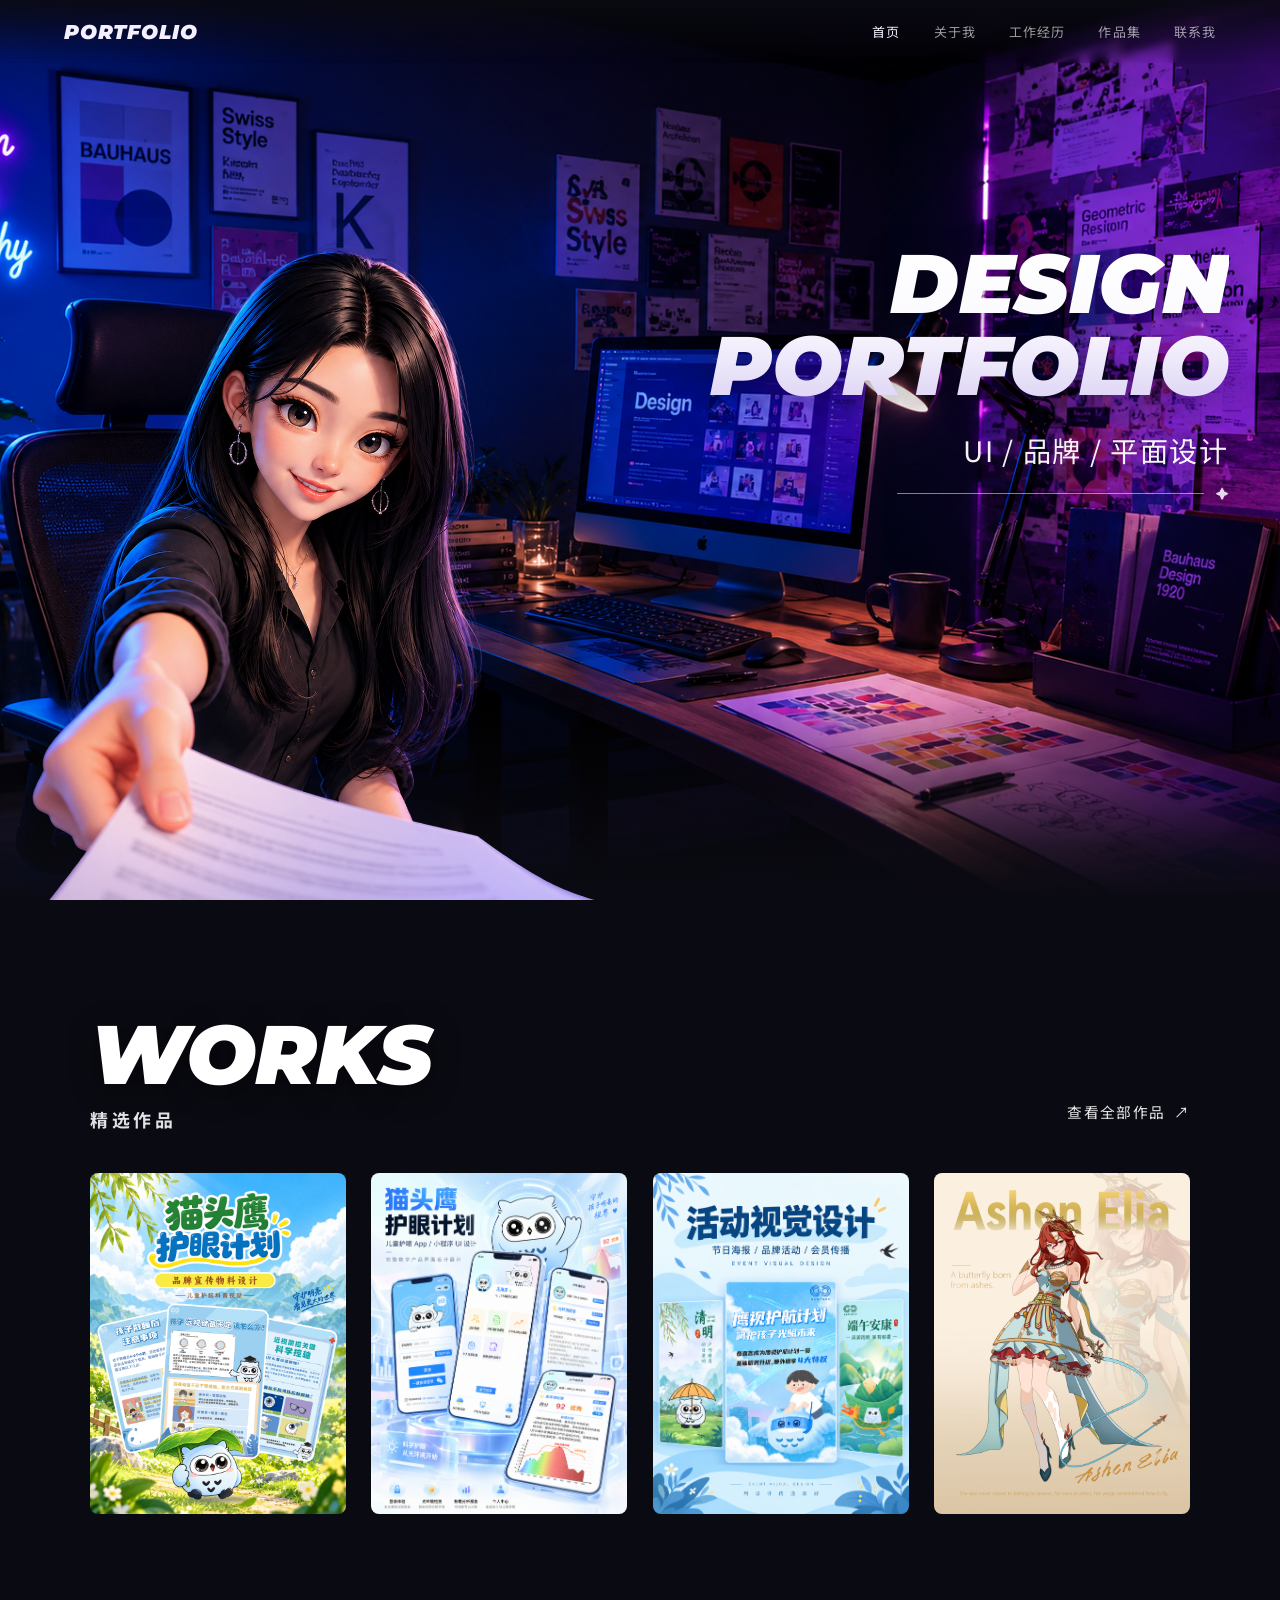
==== commit d46f29e2: "index.html 增加 favicon 引用" ====
--- a/index.html
+++ b/index.html
@@ -4,6 +4,7 @@
   <meta charset="UTF-8">
   <meta name="viewport" content="width=device-width, initial-scale=1.0">
   <title>Design Portfolio</title>
+  <link rel="icon" href="favicon.ico" type="image/x-icon">
   <link rel="preconnect" href="https://fonts.googleapis.com">
   <link rel="preconnect" href="https://fonts.gstatic.com" crossorigin>
   <link href="https://fonts.googleapis.com/css2?family=Montserrat:ital,wght@1,800;1,900&family=Noto+Sans+SC:wght@300;400;500;700&display=swap" rel="stylesheet">
